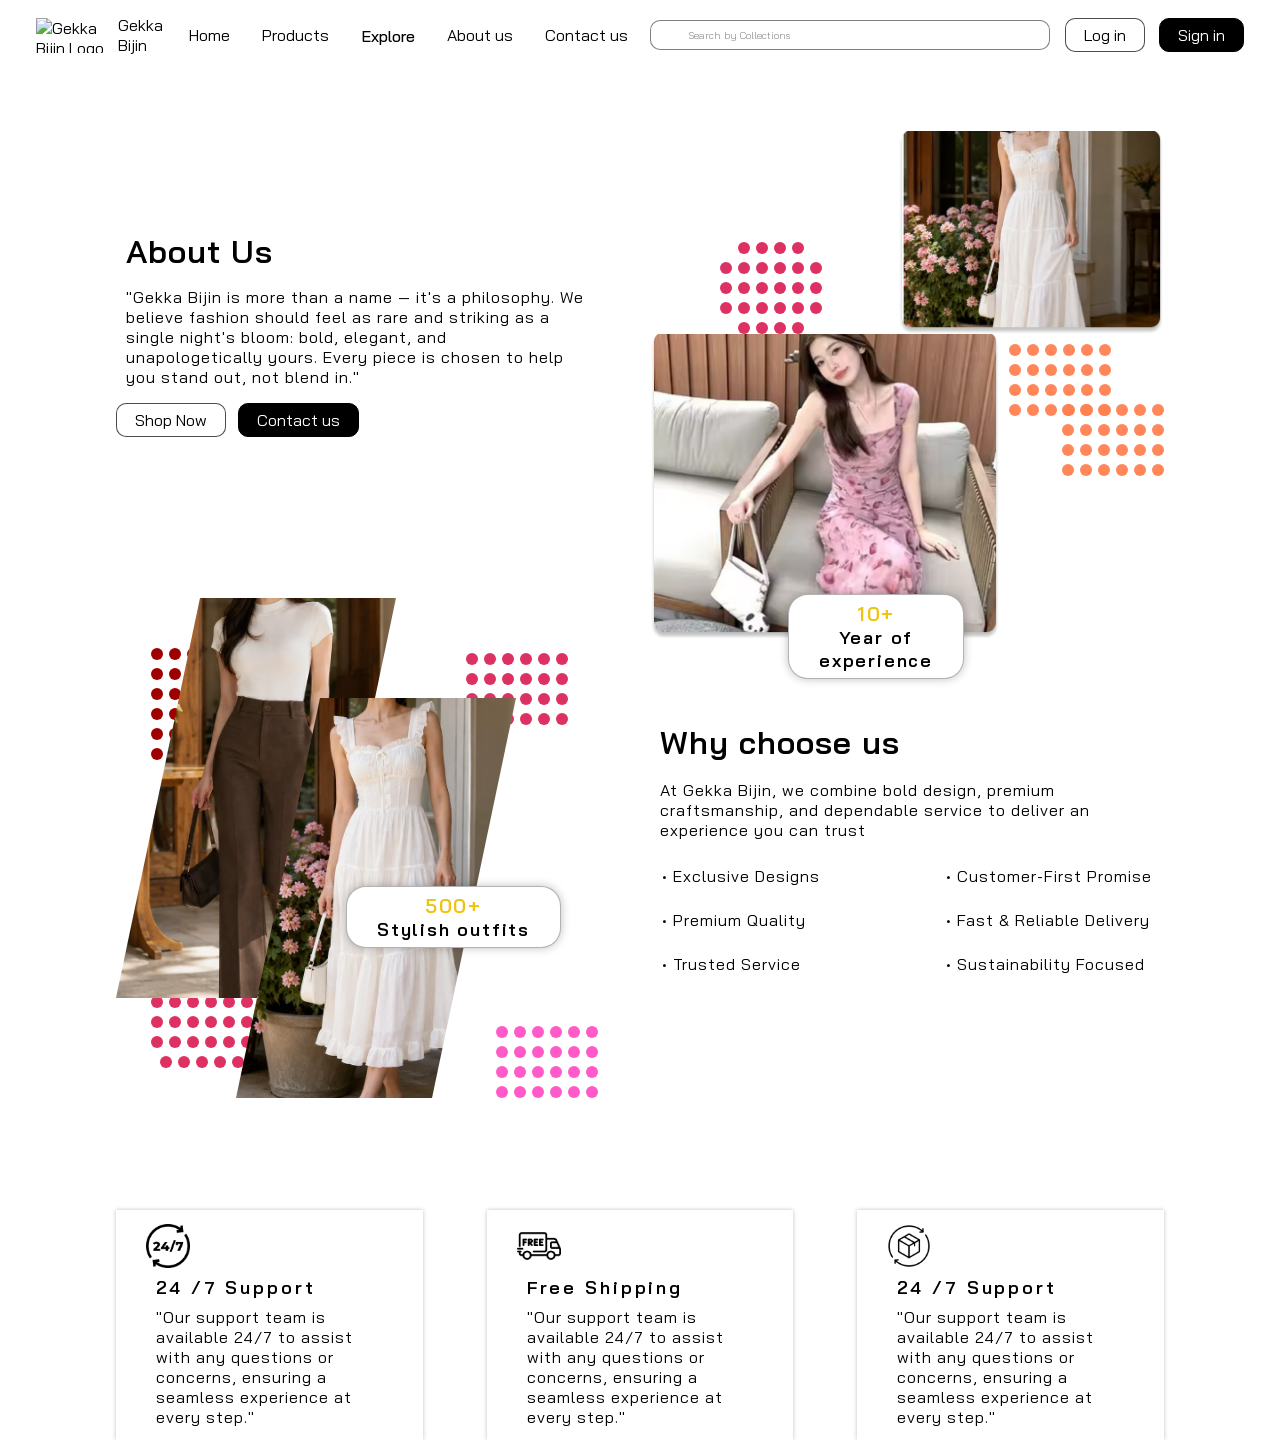
==== store/templates/store/aboutus.html @ e2ec22b5 "complition of trust and service section" ====
<!DOCTYPE html>
<html lang="en">
<head>
    <meta charset="UTF-8">
    <meta name="viewport" content="width=device-width, initial-scale=1.0">
    <title>About us</title>
    <link rel="stylesheet" href="https://cdnjs.cloudflare.com/ajax/libs/font-awesome/7.3.0/css/all.min.css" integrity="sha512-ApSLB1Pd3/bZN8fWB/RG9YhN/7bd9Hkf3AGaE2mPfebjrxagjuBtx2GcgdqIlJkUzwylBo61r9Xa9NmgBI0swA==" crossorigin="anonymous" referrerpolicy="no-referrer" />
    <link rel="stylesheet" href="../../static/store/css/style.css">
</head>
<body>
     <!-- navitaion section -->
     <nav>
            <div id="navigation-container">
                <!-- logo sec ≠tion for navigation bar -->
                <div class="logo-image">
                    <img src="../../static/store/images/logo.png" alt="Gekka Bijin Logo">
                    <div for="logo">Gekka Bijin</div>
                </div>

                <!-- navigation links section for navigation bar -->
                <ul class="nav-links">
                    <li><a class="borderless-button" href="index.html">Home</a></li>
                    <li><a class="borderless-button" href="product.html">Products</a></li>
                    <li>
                        <button class="nav-drop-down-button">Explore <i class="fa-solid fa-angle-down angle-down-icon"></i> </button>
                        <!-- <ul class="drop-down-explore">
                            <li><a href="#">Shoes</a></li>
                            <li><a href="#">Shirts/tops</a></li>
                            <li><a href="#">Pants/Bottoms</a></li>
                            <li><a href="#">Dress</a></li>
                            <li><a href="#">Outwear (Jackets, Coats)</a></li>
                            <li><a href="#">Accessories (bags, belts, jewelry)</a></li>
                        </ul> -->
                    </li>
                    <li><a class="borderless-button" href="../../templates/store/aboutus.html">About us</a></li>
                    <li><a class="borderless-button" href="../../templates/store/contactus.html">Contact us</a></li>
                </ul>

                <!-- search bar section for navigation bar -->
                <div id="search-bar-container">
                    <i class="fa-solid fa-magnifying-glass search-icon"></i>
                    <input ghe=type="text" placeholder="Search by Collections" id="search-bar">
                </div>
                
                <!-- end of search bar section for navigation bar -->
                
                <!-- navitation login and sign in button -->
                <button class="white-button">Log in</button>
                <button class="black-button">Sign in</button>
            </div>
    </nav>

    <!-- about us hero section -->
     <div id="about-us-hero-section">
        <div class="about-us-hero-section-1">
            <p class="semi-1-title">About Us</p>
            <p class="normal-paragraph">"Gekka Bijin is more than a name — it's a philosophy. We believe fashion should feel as rare and striking as a single night's bloom: bold, elegant, and unapologetically yours. Every piece is chosen to help you stand out, not blend in."</p>
            <div>
                <button class="white-button">Shop Now</button>
                <button class="black-button">Contact us</button>
            </div>
        </div>
        <div class="about-us-hero-section-2">
            <img src="../../static/store/images/assets/image 4.png" alt="not loading..">
            <img src="../../static/store/images/assets/image 12.png" alt="not loading..">
            <div class="information-board">
                <p>10+</p>
                <p>Year of</p>
                <p>experience</p>
            </div>
            <div class="dot-pattern">
                <div class="dot-row">
                    <div class="dot"></div>
                    <div class="dot"></div>
                    <div class="dot"></div>
                    <div class="dot"></div>
                </div>
                <div class="dot-row">
                    <div class="dot"></div>
                    <div class="dot"></div>
                    <div class="dot"></div>
                    <div class="dot"></div>
                    <div class="dot"></div>
                    <div class="dot"></div>
                </div>
                <div class="dot-row">
                    <div class="dot"></div>
                    <div class="dot"></div>
                    <div class="dot"></div>
                    <div class="dot"></div>
                    <div class="dot"></div>
                    <div class="dot"></div>
                </div>
                <div class="dot-row">
                    <div class="dot"></div>
                    <div class="dot"></div>
                    <div class="dot"></div>
                    <div class="dot"></div>
                    <div class="dot"></div>
                    <div class="dot"></div>
                </div>
                <div class="dot-row">
                    <div class="dot"></div>
                    <div class="dot"></div>
                    <div class="dot"></div>
                    <div class="dot"></div>
                </div>
            </div>
            <div class="dot-pattern">
                <div class="dot-row">
                    <div class="dot"></div>
                    <div class="dot"></div>
                    <div class="dot"></div>
                    <div class="dot"></div>
                    <div class="dot"></div>
                    <div class="dot"></div>
                </div>
                <div class="dot-row">
                    <div class="dot"></div>
                    <div class="dot"></div>
                    <div class="dot"></div>
                    <div class="dot"></div>
                    <div class="dot"></div>
                    <div class="dot"></div>
                </div>
                <div class="dot-row">
                    <div class="dot"></div>
                    <div class="dot"></div>
                    <div class="dot"></div>
                    <div class="dot"></div>
                    <div class="dot"></div>
                    <div class="dot"></div>
                </div>
                <div class="dot-row">
                    <div class="dot"></div>
                    <div class="dot"></div>
                    <div class="dot"></div>
                    <div class="dot"></div>
                    <div class="dot"></div>
                    <div class="dot"></div>
                </div>
            </div>
            <div class="dot-pattern">
                <div class="dot-row">
                    <div class="dot"></div>
                    <div class="dot"></div>
                    <div class="dot"></div>
                    <div class="dot"></div>
                    <div class="dot"></div>
                    <div class="dot"></div>
                </div>
                <div class="dot-row">
                    <div class="dot"></div>
                    <div class="dot"></div>
                    <div class="dot"></div>
                    <div class="dot"></div>
                    <div class="dot"></div>
                    <div class="dot"></div>
                </div>
                <div class="dot-row">
                    <div class="dot"></div>
                    <div class="dot"></div>
                    <div class="dot"></div>
                    <div class="dot"></div>
                    <div class="dot"></div>
                    <div class="dot"></div>
                </div>
                <div class="dot-row">
                    <div class="dot"></div>
                    <div class="dot"></div>
                    <div class="dot"></div>
                    <div class="dot"></div>
                    <div class="dot"></div>
                    <div class="dot"></div>
                </div>
            </div>
        </div>
     </div>

    <!-- why choose us section -->
     <div id="why-us-section">
        <div class="why-us-section-1">
            <div class="why-us-shape-container">
                <img src="../../static/store/images/assets/img1.png" alt="not loading..">
            </div>
            <div class="why-us-shape-container">
                <img src="../../static/store/images/assets/img2.png" alt="not loading..">
            </div>
            <div class="information-board">
                <p>500+</p>
                <p>Stylish outfits</p>
            </div>
            <div class="dot-pattern">
                <div class="dot-row">
                    <div class="dot"></div>
                    <div class="dot"></div>
                    <div class="dot"></div>
                    <div class="dot"></div>
                    <div class="dot"></div>
                    <div class="dot"></div>
                </div>
                <div class="dot-row">
                    <div class="dot"></div>
                    <div class="dot"></div>
                    <div class="dot"></div>
                    <div class="dot"></div>
                    <div class="dot"></div>
                    <div class="dot"></div>
                </div>
                <div class="dot-row">
                    <div class="dot"></div>
                    <div class="dot"></div>
                    <div class="dot"></div>
                    <div class="dot"></div>
                    <div class="dot"></div>
                    <div class="dot"></div>
                </div>
                <div class="dot-row">
                    <div class="dot"></div>
                    <div class="dot"></div>
                    <div class="dot"></div>
                    <div class="dot"></div>
                    <div class="dot"></div>
                    <div class="dot"></div>
                </div>
            </div>
            <div class="dot-pattern">
                <div class="dot-row">
                    <div class="dot"></div>
                    <div class="dot"></div>
                    <div class="dot"></div>
                    <div class="dot"></div>
                </div>
                <div class="dot-row">
                    <div class="dot"></div>
                    <div class="dot"></div>
                    <div class="dot"></div>
                    <div class="dot"></div>
                </div>
                <div class="dot-row">
                    <div class="dot"></div>
                    <div class="dot"></div>
                    <div class="dot"></div>
                    <div class="dot"></div>
                </div>
                <div class="dot-row">
                    <div class="dot"></div>
                    <div class="dot"></div>
                    <div class="dot"></div>
                    <div class="dot"></div>
                </div>
                <div class="dot-row">
                    <div class="dot"></div>
                    <div class="dot"></div>
                    <div class="dot"></div>
                    <div class="dot"></div>
                </div>
                <div class="dot-row">
                    <div class="dot"></div>
                    <div class="dot"></div>
                    <div class="dot"></div>
                    <div class="dot"></div>
                </div>
            </div>
            <div class="dot-pattern">
                <div class="dot-row">
                    <div class="dot"></div>
                    <div class="dot"></div>
                    <div class="dot"></div>
                    <div class="dot"></div>
                    <div class="dot"></div>
                    <div class="dot"></div>
                </div>
                <div class="dot-row">
                    <div class="dot"></div>
                    <div class="dot"></div>
                    <div class="dot"></div>
                    <div class="dot"></div>
                    <div class="dot"></div>
                    <div class="dot"></div>
                </div>
                <div class="dot-row">
                    <div class="dot"></div>
                    <div class="dot"></div>
                    <div class="dot"></div>
                    <div class="dot"></div>
                    <div class="dot"></div>
                    <div class="dot"></div>
                </div>
                <div class="dot-row">
                    <div class="dot"></div>
                    <div class="dot"></div>
                    <div class="dot"></div>
                    <div class="dot"></div>
                    <div class="dot"></div>
                    <div class="dot"></div>
                </div>
            </div>
            <div class="dot-pattern">
                <div class="dot-row">
                    <div class="dot"></div>
                    <div class="dot"></div>
                    <div class="dot"></div>
                    <div class="dot"></div>
                    <div class="dot"></div>
                </div>
                <div class="dot-row">
                    <div class="dot"></div>
                    <div class="dot"></div>
                    <div class="dot"></div>
                    <div class="dot"></div>
                    <div class="dot"></div>
                    <div class="dot"></div>
                </div>
                <div class="dot-row">
                    <div class="dot"></div>
                    <div class="dot"></div>
                    <div class="dot"></div>
                    <div class="dot"></div>
                    <div class="dot"></div>
                    <div class="dot"></div>
                </div>
                <div class="dot-row">
                    <div class="dot"></div>
                    <div class="dot"></div>
                    <div class="dot"></div>
                    <div class="dot"></div>
                    <div class="dot"></div>
                    <div class="dot"></div>
                </div>
                <div class="dot-row">
                    <div class="dot"></div>
                    <div class="dot"></div>
                    <div class="dot"></div>
                    <div class="dot"></div>
                    <div class="dot"></div>
                </div>
            </div>
            
        </div>
        <div class="why-us-section-2">
            <p class="semi-1-title">Why choose us</p>
            <p class="normal-paragraph">At Gekka Bijin, we combine bold design, premium craftsmanship, and dependable service to deliver an experience you can trust</p>
            <div class="why-us-links">
                <div class="why-us-link-column">
                    <a href="">• Exclusive Designs</a>
                    <a href="">• Premium Quality</a>
                    <a href="">• Trusted Service</a>
                </div>
                <div class="why-us-link-column">
                    <a href="">• Customer-First Promise</a>
                    <a href="">• Fast & Reliable Delivery</a>
                    <a href="">• Sustainability Focused</a>
                </div>
            </div>
        </div>
     </div>
    
    <!-- trust and service section -->
    <div id="trust-service-section">
        <div class="individual-trust-service-card">
            <img src="../../static/store/images/icon/24-7.png" alt="not loading..">
            <p class="semi-4-title">24 /7 Support</p>
            <p class="normal-paragraph">"Our support team is available 24/7 to assist with any questions or concerns, ensuring a seamless experience at every step."</p>
        </div>
        <div class="individual-trust-service-card">
            <img src="../../static/store/images/icon/free-delivery.png" alt="not loading..">
            <p class="semi-4-title">Free Shipping</p>
            <p class="normal-paragraph">"Our support team is available 24/7 to assist with any questions or concerns, ensuring a seamless experience at every step."</p>
        </div>
        <div class="individual-trust-service-card">
            <img src="../../static/store/images/icon/return.png" alt="not loading..">
            <p class="semi-4-title">24 /7 Support</p>
            <p class="normal-paragraph">"Our support team is available 24/7 to assist with any questions or concerns, ensuring a seamless experience at every step."</p>
        </div>
    </div>

    <div id="review">

    </div>
</body>
</html>
---- store/static/store/css/style.css ----
@import url('https://fonts.googleapis.com/css2?family=Bai+Jamjuree:wght@400;500&display=swap');

* {
    padding: 0;
    margin: 0;
    font-family: bai;
    font-family: 'Bai Jamjuree', sans-serif;
    font-weight: 400;
    font-style: normal;
    font-size: 16px;
    color: black;
    box-sizing: border-box;
    /* gap: 0px; */
}

:root {
  --main-white: rgb(255, 255, 255);
  --main-black: rgb(0, 0, 0);
  --low-opacity-black: rgba(0, 0, 0, 0.60);;
  --low-opacity-border: rgba(0, 0, 0, 0.70);
  --hover-white: #f5f5f5;
  --hover-black: #121212;
  --button-yellow: yellow;
  --button-hover-yellow: #fffb24;
}

body {
    margin: 0;
    padding: 0;
    width: 100%;
    display: flex;
    flex-direction: column;
    gap: 0px;
    letter-spacing: 1px;
    /* overscroll-behavior: none; */

    position: relative;
}

.semi-1-title{

    font-size: 32px;
    font-style: normal;
    font-weight: 600;
    line-height: normal;
}

.semi-2-title{
    font-size: 24px;
    font-weight: 600;
    line-height: normal;
}

.semi-3-title{
    font-size: 20px;
    font-style: normal;
    font-weight: 600;
    line-height: 21px;
    letter-spacing: 1px;
}

.semi-4-title{
    font-size: 18px;
    font-style: normal;
    font-weight: 600;
    line-height: normal;
    letter-spacing: 2.88px;
}

.low-paragraph{
    font-size: 16px;
    font-style: normal;
    font-weight: 5600;
    line-height: normal;
    opacity: 50%;
}

.normal-paragraph{
    font-size: 16px;
    font-style: normal;
    font-weight: 5600;
    line-height: normal;
    /* opacity: 50%; */
}

.white-button{
    display: flex;
    white-space: nowrap;
    width: fit-content;
    background-color: var(--main-white);
    border: 1px solid var(--low-opacity-border);
    /* color: var(--main-black); */
    height: 34px;
    padding: 8px 18px;
    border-radius: 10px;
    text-align: center;
    justify-content: center;
    align-items: center;
    gap: 10px;
    line-height: 1;

    cursor: pointer;

}

.black-button{
    background-color: var(--main-black);
    border: var(--main-black) 1px solid;
    color: var(--main-white);
    height: 34px;
    padding: 8px 18px;
    border-radius: 10px;
    text-align: center;
    justify-content: center;
    align-items: center;
    gap: 10px;
    line-height: 1;


    white-space: nowrap;
    cursor: pointer;
}

.right-arrow-button{
    display: inline-flex;
    padding: 10px 26px;
    justify-content: center;
    align-items: center;
    gap: 10px;
    text-decoration: none;
    cursor: pointer;

    border-radius: 10px;
    border: 1px solid rgba(0, 0, 0, 0.70);
}

.information-board{
    background-color: white;
    color: black;
    display: flex;
    flex-direction: column;
    padding: 6px 20px;
    width: fit-content;
    height: fit-content;
    justify-content: center;
    align-items: center;

    z-index: 1000;
    border-radius: 20px;
    border: 0.5px solid rgba(0, 0, 0, 0.30);
    background: #FFF;
    box-shadow: 0 0 10px 0 rgba(0, 0, 0, 0.25);
}

.information-board > *{
    justify-content: center;
    display: block;

    text-align: center;
    font-size: 18px;
    font-style: normal;
    font-weight: 600;
    line-height: normal;
    letter-spacing: 1.8px;
}

.information-board p:nth-child(1){
    color: rgba(239, 191, 4, 0.94);
    font-size: 20px;
}

.dot-pattern {
    display: flex;
    flex-direction: column;
    gap: 8px;
    height: fit-content;
    width: fit-content;
    justify-content: center;
    align-items: center;
}

.dot-row {
    display: flex;
    flex-direction: row;
    justify-content: center;
    align-items: center;
    gap: 6px;
    height: fit-content;
    width: fit-content;
}

.dot {
    width: 12px;
    height: 12px;
    aspect-ratio: 1/1;

    border-radius: 50%;
}




#fix-popup-window{
    display: flex;
    gap: 12px;
    padding: 5px;
    position: fixed;
    bottom: 30px;
    left: 50%;
    transform: translateX(-50%);

    border-radius: 15px;
    background: rgba(185, 185, 185, 0.8);
    z-index: 1000;
}

#fix-popup-window > img{
    width: 50px;
    aspect-ratio: 1/1;
}

.name-profile-button{
    display: flex;
    width: auto;
    height: 50px;
    padding: 5px;
    align-items: center;
    gap: 10px;

    border-radius: 10px;
    background: rgba(62, 62, 62, 0.60);
}

.name-profile-button > *{
    color: white;
}

.name-profile-button > button{
    display: flex;
    padding: 8px 18px;
    justify-content: center;
    align-items: center;
    gap: 10px;
    align-self: stretch;
    /* background: rgba(62, 62, 62, 0.60); */


    border-radius: 10px;
    background: rgba(62, 62, 62, 0);
    border: 1px solid rgba(255, 255, 255, 0.5) ;
}

#fix-popup-window > button{
    display: flex;
    padding: 8px 19px 9px 18px;
    justify-content: center;
    align-items: center;
    gap: 10px;
    align-self: stretch;

    border-radius: 10px;
    border: 0.5px solid #000;
    background: rgba(239, 191, 4, 0.94);
}



.marquee-indiviudal-content-container {
    display: flex;
    width: 100%;
    padding: 8px 0;
    user-select: none;
    /* border-top: 1px solid #000; */
    border-bottom: 1px solid #000;
    align-items: center;
    overflow: hidden;
}

.marquee-indiviudal-content-container ul {
    display: flex;
    padding-right: 24px;
    list-style: none;
    flex-shrink: 0;
    gap: 24px;
    justify-content: space-between;
    align-items: center;
    animation: scroll 7s linear infinite;
}

@keyframes scroll{
    to{
        transform: translateX(-100%);
    }
}
    
/* navigation section */
nav{
    height: 70px;
    /* box-sizing: border-box; */
    padding: 8px 0px;
    letter-spacing: 0;
    width: 100%px;
    display: flex;
    justify-content: center;
}

#navigation-container{
    font-size: 14px;
    font-weight: 500;
    width: 1208px;
    height: 54px;
    display: flex;
    align-items: center;
    justify-content: space-between;
    gap: 8px;
}

/* logo section */
.logo-image{
    height: 100%;
    width: 130px;
    display: flex;
    align-items: center;
    justify-content: space-between;
}

.logo-image img {
    height: 35px;
    width: auto;    
}

/* link section */
.nav-links {
    height: 54px;
    /* height: 100%; */
    gap: 16px;
    /* width: auto; */
    display: flex;
    text-align: center;
    align-items: center;
}

.nav-links li{
    display: flex;
    padding: 18px 8px;
    list-style-type:none;
    text-align: center;
    align-items: center;
    height: 54px;
    width: auto;
    white-space: nowrap;
}

.borderless-button{
    text-align: center;
    text-decoration: none;
    /* height: 100%; */
}

.nav-drop-down-button{
    font-weight: 500;
    border: none;
    background-color: white;
    height: 100%;
}

/* search bar section */
#search-bar-container{
    width: 400px;
    height: 30px;
    display: flex;
    padding: 8px 16px;
    justify-content: center;
    /* flex: 1 0 0; */
    gap: 10px;
    align-items: center;
    border-radius: 10px;
    border: 1px solid rgba(0, 0, 0, 0.50);
    background: #FFF;
}

#search-bar-container > i{
    height: 12px;
    width: 12px;
}

.search-icon {
    font-size: 12px;
    fill: rgba(0, 0, 0, 0.50);
    aspect-ratio: 1/1;
    flex: 0 0 auto;
}

#search-bar-container > input{
    border: var(--low-opacity-border);
    /* font-family: Outfit; */
    font-size: 10px;
    font-weight: 300;
    border: none;
    flex: 1;
    
}


/* ----------------------------------------------------------------------- */

/* follow section */

#follow-section{
    width: 100%;
    height: 42px;
    display: flex;
    justify-content: center;
    /* align-items: center;
    align-self: stretch; */
}

.follow-section-container{
    display: flex;
    height: 100%;
    width: 1208px;
    /* width: min(1208px, calc(100% - 32px)); */
    justify-content: space-between;
    align-items: center;
}

.follow-first-section{
    display: flex;
    align-items: center;
    height: 100%;
    gap: 24px;
}

.profile-number-container{
    display: flex;
    height: 100%;
    justify-content: center;
    align-items: center;
    gap:8px;
}

.profile{
    position: relative;
    display: flex;
    width: 56px;
    height: 100%;
    flex-shrink: 0;
    justify-content: center;
}

.profile img{
    width: 30px;
    height: 30px;
    aspect-ratio: 1/1;
    border-radius: 50%;
    object-fit: cover;
    position: absolute;
}

.profile img:nth-child(1) {
    top: 5px;
    left: 0px;
}
.profile img:nth-child(2) {
    top: 5px;
    left: 12px;
}
.profile img:nth-child(3) {
    top: 5px;
    left: 24px;
}

/* ----------------------------------------------------------------------- */

/* hero section */
.hero-section{
    width: 100%;
    height: 549px;
    align-items: center;
    justify-content: center;
    gap: 16px;
    display: flex;
    flex-direction: column;
    justify-content: center;
}

.hero-section p{
    color: var(--low-opacity-black);
    text-align: center;
    font-size: 18px;
    font-style: normal;
    font-weight: 500;
    line-height: normal;
    letter-spacing: 2.88px;
    align-items: center;
    display: flex;
    justify-content: center;
}

.hero-section h1{
    color: var(--main-black);
    text-align: center;
    font-size: 64px;
    font-style: normal;
    font-weight: 700;
    line-height: normal;
    letter-spacing: 7.04px;
}

#hero-section-button{
    display: flex;
    padding: 8px 0;
    justify-content: center;
    align-items: center;
    gap: 14px;
    align-self: stretch;
}

/* ----------------------------------------------------------------------- */ 

/* caroscel section  */
.caroscel-slider-section{
    position: relative;
    display: flex;
    flex-direction: column;
    width: 100%;
    height: 360px;
    padding: 60px 0;
    align-items: flex-start;
}

.caroscel-slider-clip-container{
    width: 100%;
    height: 100%;
    display: flex;
    flex-direction: column;
    align-items: flex-start;
    align-self: stretch;
    grid-row: 1 / span 1;
    grid-column: 1 / span 1;
    justify-self: stretch;

    overflow:scroll;
    
}

.caroscel-slider-container{
    width: auto;
    /* hei */
    display: flex;
    align-items: center;
    gap: 32px;
    align-self: stretch;
}

.caroscel-slider-container > img{
    display: flex;
    width: 347px;
    height: 240px;
    justify-content: center;
    align-items: center;
    aspect-ratio: 120/83;
}

.caroscel-circle {
    position: absolute;
    width: 100%;
    height: 100px;
    flex: 0 0 40px;
    background: white;
    border-radius: 50%;
}

.caroscel-circle-first{
    top: 10px;
    left: 0;
}
.caroscel-circle-second{
    bottom: 10px;
    left: 0;
}

/* ----------------------------------------------------------------------- */ 
/* new arrival section */
#new-arrival-section{
    width: 100%;
    height: 500px;
    padding: 64px 117px 64px 117px;
    display: flex;
    justify-content: center;
}

.new-arrival-card-container{
    display: flex;
    justify-content: space-between;
    padding: 50px 88px 50px 88px;
    width: 1208px;
    height: 100%;
    align-items: center;
    gap: 50px;

    /* border-radius: 15px; */
    border-radius: 50px;
    border: 1px solid rgba(0, 0, 0, 0.);
    background: linear-gradient(70deg, rgba(0, 0, 0, 0.03) 27.53%, rgba(0, 0, 0, 0.00) 91.83%);
}

.new-arrival-card-container > * {
    flex: 1;
}

.new-arrival-card-1st-section{
    display: flex;
    flex-direction: column;
    align-items: flex-start;
    height: 100%;
    gap: 40px;
}

.title{
    display: flex;
    gap: 8px;
}

.title > span{
    opacity: 60%;
}

.after-title{
    display: flex;
    flex-direction: column;
    align-items: flex-start;
    gap: 24px;
}


.new-arrival-card-2nd-section{
    width: auto;
    height: 100%;
    border-radius: 15px;
    overflow: hidden;
}

.new-arrival-card-2nd-section img{
    width: 100%;
    height: 100%;
    object-fit:cover;
}

/* ----------------------------------------------------------------------- */

.variety-section{
    display: flex;
    padding: 64px 0;
    flex-direction: column;
    align-items: center;
    gap: 24px;

    background: rgba(230, 230, 230, 0.50);;
}

.paragraph-like{
    display: flex;
    align-items: center;
    justify-content: center;
    width: 100%;
}
.paragraph-like > *{
    width: auto;
}

.individual-variety-container{
    display: flex;
    width: auto;
    min-width: 340px;
    height: auto;
    padding: 24px 0;
    flex-direction: column;
    justify-content: center;
    align-items: center;
    text-align: center;
    gap: 18px;
}

.individual-variety-container > img{
    height: 500px;
    /* width: 340px; */
    border-radius: 25px;
}

.horizontal-scroll-contaienr{
    display: flex; 
    width: 100%;

    display: flex;
    height: 900px;
    flex-direction: column;
    align-items: center;
}

.horizontal-clip-container{
    display: flex;
    justify-content: start;
    width: 1208px;
    height: auto;
    align-items: start;
    gap: 24px;
    flex: 1 0 0;

    overflow-x: auto;
    overflow-y: hidden;
    /* overflow: scroll; */
    scroll-behavior: smooth;
    scrollbar-width: none; /* Firefox */
    /* -ms-overflow-style: none; */
}

.star-shop-button{
    display: flex;
    padding: 0 10px;
    align-items: center;
    gap: 16px;
    width: 100%;
}

.star-shop-button > *{
    height: auto;
    width: auto;
    flex: 1;
}
.star-container{
    display: flex;
    gap: 0px; 
}


.individual-variety-container > div,p{
    display: flex;
    padding: 0 10px;
    align-items: center;
    gap: 16px;
    width: 100%;
    padding: 0px 10px;
    gap: 32px;
}

.variety-container-top{
    margin-top: 0px;
}
.variety-container-middle{
    margin-top: 100px;
}
.variety-container-bottom{
    margin-top: 200px;
}



/* ----------------------------------------------------------------------- */

/* offer section  */

#offer-section{
    display: flex;
    width: 100%;
    flex-direction: column;
    justify-content: center;
    align-items: center;
    height: fit-content;
    margin-top: 72px;
}

.offer-card-container{
    display: flex;
    width: 1208px;
    height: 414px;
    padding: 1px 0;
    /* flex-direction: c; */
    padding: 0px 100px;
    gap: 200px;
    /* justify-content: space-between; */
    align-items: center;

    border-radius: 50px;
    border: 1px solid rgba(0, 0, 0, 0.02);
    background: linear-gradient(70deg, rgba(0, 0, 0, 0.03) 27.53%, rgba(0, 0, 0, 0.00) 91.83%);
    box-shadow: 0 0 2px 0 rgba(0, 0, 0, 0.25);
}

.offer-card-container > *{
    flex: 1;
    height: 100%;
    display: flex;
    flex-direction: column;
    justify-content: center;
    gap: 24px;
}

img{
    height: 100%;
    width: 100%;
    object-fit: cover;
}

.offer-card-2nd-section{
    
}

.offer-card-timer-cube{
    display: flex;
    /* flex-direction: column; */
    gap: 24px;
}

.timer-cube{
    display: flex;
    width: 60px;
    height: 60px;
    padding: 16px 28px 18px 28px;
    flex-direction: column;
    /* justify-content: center; */
    align-items: center;
    aspect-ratio: 1/1;

    border-radius: 5px;
    border: 1px solid rgba(0, 0, 0, 0.50);
    box-shadow: 0 0 4px 0 rgba(0, 0, 0, 0.25);
}

.timer-cube span{
    color: #000;
    /* width: 100%; */
    /* font-family: "Open Sans Hebrew"; */
    font-size: 18px;
    font-style: normal;
    font-weight: 700;
    line-height: normal;
    letter-spacing: 1.8px;
}

.timer-cube p{
    color: rgba(0, 0, 0, 0.50);
    font-size: 10px;
    font-style: normal;
    font-weight: 700;
    line-height: normal;
    display: flex;
    text-align: center;
    align-items: center;
    justify-content: center;
    /* width: 100%; */
    letter-spacing: 1px;
}

.right-arrow-buton-offer{
    width: 50%;
    font-weight: 600;
}

/* ----------------------------------------------------------------------- */

/* footer section  */

footer{
    display: flex;
    width: 100%;
    padding: 64px 0;
    flex-direction: column;
    gap: 64px;
    justify-content: center;
    align-items: center;
    margin-top: 72px;

    background: #EFEFEF;
}

.footer-email-section{
    width: 1208px;
    display: flex;
    padding: 0 64px;
    align-items: center;
    gap: 64px;
}

.footer-email-detail-container{
    display: flex;
    flex-direction: column;
    gap: 8px;
    flex: 1 0 0;
}

.input-email-button-container{
    display: flex;
    gap: 0px;
}


.input-email-button-container > input{
    display: flex;
    width: 350px;
    height: 40px;
    padding: 8px 16px;
    justify-content: center;
    align-items: center;
    gap: 10px;
    
    border: 1px solid rgba(0, 0, 0, 0.50);
    background: #FFF;
}

.input-email-button-container > button{
    display: flex;
    padding: 0 12px;
    align-items: center;
    align-self: stretch;
    cursor: pointer;

    border-top: 1px solid rgba(0, 0, 0, 0.50);
    border-bottom: 1px solid rgba(0, 0, 0, 0.50);
    border-right: 1px solid rgba(0, 0, 0, 0.50);
    border-left: none;
    background: #FFF;
}

.footer-card-section{
    width: 1208px;
    display: flex;
    padding: 40px;
    flex-direction: column;
    gap: 64px;

    border-radius: 20px;
    background: #FFF;
    box-shadow: 0 0 6px 0 rgba(0, 0, 0, 0.25);
}

.footer-card-detail-section{
    display: flex;
    align-items: flex-start;
    gap: 112px;
    align-self: stretch;
}
.footer-card-detail-section > *{
    flex: 1;
}

.footer-card-detail-1st-section{
    display: flex;
    flex-direction: column;
    align-items: flex-start;
    gap: 24px;
    flex: 1 0 0;
}

.social-icon-container{
    display: flex;
    width: 100%;
    /* height: 100%; */
    height: auto;
    justify-content: left;
    align-items: center;
    gap: 12px
}

.social-icon-container a{
    height: 100%;
    display: flex;
    align-items: center;
    justify-content: center;
}

.social-icon-container a img{
    /* height: 100%; */
    width: 24px;
    height: 24px;
    aspect-ratio: 1/1;
    /* width: 100%; */
}

.footer-card-detail-2nd-section{
    display: flex;
    justify-content:center;
    align-items: start;
    gap: 30px;
}
.footer-card-detail-2nd-section div{
    display: flex;
    flex-direction: column;
    gap: 18px;
}

.footer-card-detail-2nd-section div div{
    display: flex;
    flex-direction: column;
    align-items: flex-start;
    gap: 12px;
}

.link{
    font-size: 14px;
    text-decoration: none;
    font-style: normal;
    font-weight: 600;
    line-height: normal;
}

.sub-link{
    display: flex;
    font-size: 14px;
    align-items: center;
    /* gap: 10px; */
    opacity: 50%;
    text-decoration: none;
}

.footer-copyright-and-links{

    display: flex;
    padding-top: 32px;
    justify-content: center;
    align-items: center;
    /* align-self: stretch; */

    border-top: 1px solid rgba(0, 0, 0, 0.50);
}

.footer-copyright-and-links > * {
    flex: 1;
}

.footer-privacy-term-cookies-container{
    display: flex;
    justify-content: end;
    gap: 24px;
}

.footer-privacy-term-cookies-container{
    color: #000;
    font-family: "Bai Jamjuree";
    font-size: 14px;
    font-style: normal;
    font-weight: 500;
    letter-spacing: 1.2px;
}

/* ----------------------------------------------------------------------- */



#product-hero-section{
    /* justify-content: start; */
    align-items: start;
    height: auto;
    padding: 64px 116px;
    
}

#product-hero-section > *{
    width: 100%;
    /* height: 300px; */
    display: flex;
    justify-content: start;
    align-items: start;
    text-align: left;
}


#sort-section{
    display: flex;
    width: 100%;
    height: auto;
    padding: 16px 116px;
    justify-content: space-between;
    align-items: center;

    border-top: 0.5px solid rgba(0, 0, 0, 0.40);
}

#sort-section > *{
    font-size: 14px;
}

#product-body-section{
    display: flex;
    width: 100%;
    height: 800px;
    padding: 0 116px;
    justify-content: center;
    align-items: flex-start;
    display: flex;
}

#product-right-pannel{
    display: flex;
    flex-direction: column;
    flex: 0 0 20%;
    height: stretch;
    justify-content: space-between;
}

.product-right-pannel-drop-block {
    width: 100%;
    height: fit-content;
    display: flex;
    flex-direction: row;
    justify-content: space-between;
    padding: 8px;
    align-items: center;
    margin-bottom: 14px;
}

.pannel-drop-block-icon-name{
    width: fit-content;
    height: fit-content;
    display: flex;
    align-items: center;
    gap: 8px;
}

.pannel-drop-block-icon-name > img{
    width: 25px;
    height: auto;
    aspect-ratio: 1/1;
}

#all-prodict-pannel{
    flex: 1;
    /* height: 100%; */

    display: flex;
    height: 800px;
    padding: 0 16px;
    flex-direction: column;
    /* align-items: flex-start; */
    gap: 12px;
    overflow: hidden;
    overflow-y: auto;
    scrollbar-width: none; 
}

.individual-product-row-container{
    display: flex;
    width: stretch;
    overflow: hidden;
    min-height: 500px;
    /* min-height: 400px; */
    height: fit-content;
    padding: 10px;
    flex-direction: column;
    align-items: flex-start;
    gap: 10px;
}

.product-scroll-container{
    width: stretch;
    height: fit-content;
    overflow-x: auto;
    overflow-y:hidden;
    scrollbar-width: none; 
}

.product-clip-container{
    display: flex;
    padding-top: 24px;
    height: fit-content;
    width: fit-content;
    flex-direction: row;
    /* overflow: hidden; */
    gap: 11px;
    align-self: stretch;
}

.individual-product-card-container{
    display: flex;
    width: 230px;
    padding: 10px;
    flex-direction: column;
    justify-content: center;
    align-items: center;
    gap: 8px;
    
    background-color: white;
    border-radius: 25px;
}

.individual-product-card-container > img{
    display: flex;
    width: 180px;
    height: 220px;
    justify-content: center;
    align-items: center;
    gap: 10px;
    aspect-ratio: 70/93;
}

.product-brand-name{
    font-size: 13px;
    opacity: 60%;
}


.individual-product-card-container p:nth-child(3){
    font-size: 18px;
}

.price-container{
    padding: 0 10px;
    display: flex;
    width: 100%;
    justify-content: start;
    align-items: end;
}
.price-container p{
    /* text-align: end; */
    padding: 0px;
    margin: 0px;
    width: fit-content;
    font-size: 12px;
    white-space: nowrap;
}
.price-container p:nth-child(2){
    font-size: 16px;
    color: black;
    opacity: 100%;
}
.price-container p:nth-child(3){
    font-size: 14px;
    color: gray;
    text-decoration:line-through;
}



.available-container{
    display: flex;
    padding: 0 10px;
    width: 100%;
    justify-content: start;
    align-items: end;
}
.available-container p{
    white-space: nowrap;
    padding: 0px;
    margin: 0px;
    font-size: 14px;
    opacity: 100%;
    /* align-items: end; */
}
/* .available-container p:nth-child(2){
    font-size: 12px;
    opacity: 100%;
} */


.color-rating-container{
    display: flex;
    width: 100%;
    padding: 0px 10px;
}

.color-icon-container{ 
    flex: 1;
}

.color-icon-container > img{
    width: 14px;
    height: auto;
}
.star-icon-container{
    display: flex;
    flex: 1;
    height: auto;

}

.star-icon-container > i{
    width: 20px;
    aspect-ratio: 1/1;
    color: #FFD700;
}


.product-button-container{
    display: flex;
    gap: 8px;
}

.product-button-container button{
    flex: 1;
    text-align: center;
    font-size: 14px;
    display: flex;
    height: 30px;
    justify-content: center;
    align-items: center;
    gap: 10px;
    flex: 1 0 0;
    border-radius: 4px;
}


#about-us-hero-section{
    margin-top: 64px;
    width: 100%;

    display: flex;
    height: 400px;
    padding: 0 116px;
    align-items: center;
    gap: 55px;
    align-self: stretch;
}

#about-us-hero-section > *{
    /* flex: 1; */
    height: stretch;
}

.about-us-hero-section-1{
    flex: 1;
    display: flex;
    justify-content: center;
    gap: 16px;
    flex-direction: column;
}

.about-us-hero-section-1 div{
    display: flex;
    gap: 12px;
}

.about-us-hero-section-2{
    position: relative;
    width: 514px;
    /* flex: 1; */
}

.about-us-hero-section-2 img{
    position: absolute;
}

.about-us-hero-section-2 > img:nth-child(1){
    width: 350px;
    height: 304px;
    top: 0;
    left: 0;
}

.about-us-hero-section-2 > img:nth-child(2){
    width: 266px;
    height: 203px;
    bottom: 0;
    right: 0;
}

.about-us-hero-section-2 > div:nth-child(3){
    position: absolute;
    top: 260px;
    right: 200px;
}

.about-us-hero-section-2 > div:nth-child(4){
    position: absolute;
    bottom: 0px;
    left: 70px;
}

.about-us-hero-section-2 > div:nth-child(5){
    position: absolute;
    top: 70px;
    right: 00px;
}
.about-us-hero-section-2 > div:nth-child(6){
    position: absolute;
    top: 10px;
    right: 53px;
}
.about-us-hero-section-2 > div:nth-child(4) > div > div{
    background-color: #DE3163;
}

.about-us-hero-section-2 > div:is(:nth-child(5), :nth-child(6)) > div > div {
    background-color: rgba(255, 127, 80, 0.94);
}


#why-us-section{
    display: flex;
    height: 500px;
    width: 100%;
    padding: 0px 116px;
    gap: 55px;
    margin-top: 64px;
}

#why-us-section > *{
    display: flex;
    height: 100%;
}
.why-us-section-1{
    flex: 1;
    position: relative;
}
.why-us-section-1 > div:nth-child(1){
    position: absolute;
    top: 0px;
    left: 0px;
}
.why-us-section-1 > div:nth-child(2){
    position: absolute;
    bottom: 0px;
    left: 120px;
}
.why-us-section-1 > div:nth-child(3){
    position: absolute;
    bottom: 150px;
    left: 230px;
}
.about-us-hero-section-1 > div:nth-child(4){
    position: absolute;
    top: 300px;
    right: 53px;
}
.about-us-hero-section-1 > div:nth-child(4) > .dot-row .dot{
    background-color: rgba(255, 127, 80, 0.94);
}
.why-us-section-1 > div:nth-child(5){
    position: absolute;
    top: 50px;
    left: 35px;
}
.why-us-section-1 > div:nth-child(5) > .dot-row .dot{
    background-color: #9E0000;;
}
.why-us-section-1 > div:nth-child(6){
    position: absolute;
    bottom: 0px;
    left: 380px;
}
.why-us-section-1 > div:nth-child(6) > .dot-row .dot{
    background-color: rgba(255, 80, 197, 0.94);
}
.why-us-section-1 > div:nth-child(7){
    position: absolute;
    bottom: 30px;
    left: 35px;
}
.why-us-section-1 > div:nth-child(7) > .dot-row .dot{
    background-color: rgba(222, 49, 99, 1);
}

.why-us-shape-container{
    position: relative;
    width: 280px;
    height: 400px;
    overflow: hidden;
    clip-path: polygon(30% 0%, 100% 0%, 70% 100%, 0% 100%);
    /* clip-path: polygon(15% 0%, 100% 0%, 85% 100%, 0% 100%); */

    z-index: 1000;
}
.why-us-shape-container > img{
    width: 400px;
    height: 600px;
    object-fit: cover;
    object-position: center center;
}
.why-us-section-1 > div:nth-child(1) > img{
    position: absolute;
    top: 50%;
    left: 60%;
    transform: translate(-50%, -50%);
}
.why-us-section-1 > div:nth-child(2) > img{
    position: absolute;
    top: 50%;
    left: 53%;
    transform: translate(-50%, -50%);
}
.why-us-section-1 > div:nth-child(4){
    position: absolute;
    top: 55px;
    left: 350px;
}
.why-us-section-1 > div:nth-child(4) > div > div{
    background-color: #DE3163;
}

.why-us-section-2{
    width: 514px;

    display: flex;
    flex-direction: column;
    justify-content: center;
    align-items: flex-start;
    gap: 18px;
}
.why-us-links{
    padding: 0px 12px;
    
    display: flex;
    width: 100%;
    margin-top: 8px;
    justify-content: space-between;
}
.why-us-links > div:is(:nth-child(1), :nth-child(2)){
    display: flex;
    flex-direction: column;
    gap: 24px;
}
.why-us-link-column > a{
    display: block;
    text-decoration: none;

}

#trust-service-section{
    margin-top: 112px;
    display: flex;
    flex-direction: row;
    width: 100%;
    height: 230px;
    padding: 0px 116px;
    gap: 64px;
}
.individual-trust-service-card{
    flex: 1;
    display: flex;
    flex-direction: column;
    justify-content: center;
    gap: 8px;
    height: 100%;
    padding: 20px 30px;

    background: #FFF;
    box-shadow: 0 0 4px 0 rgba(0, 0, 0, 0.25);
}
.individual-trust-service-card > img{
    width: 44px;
    height: auto;

}
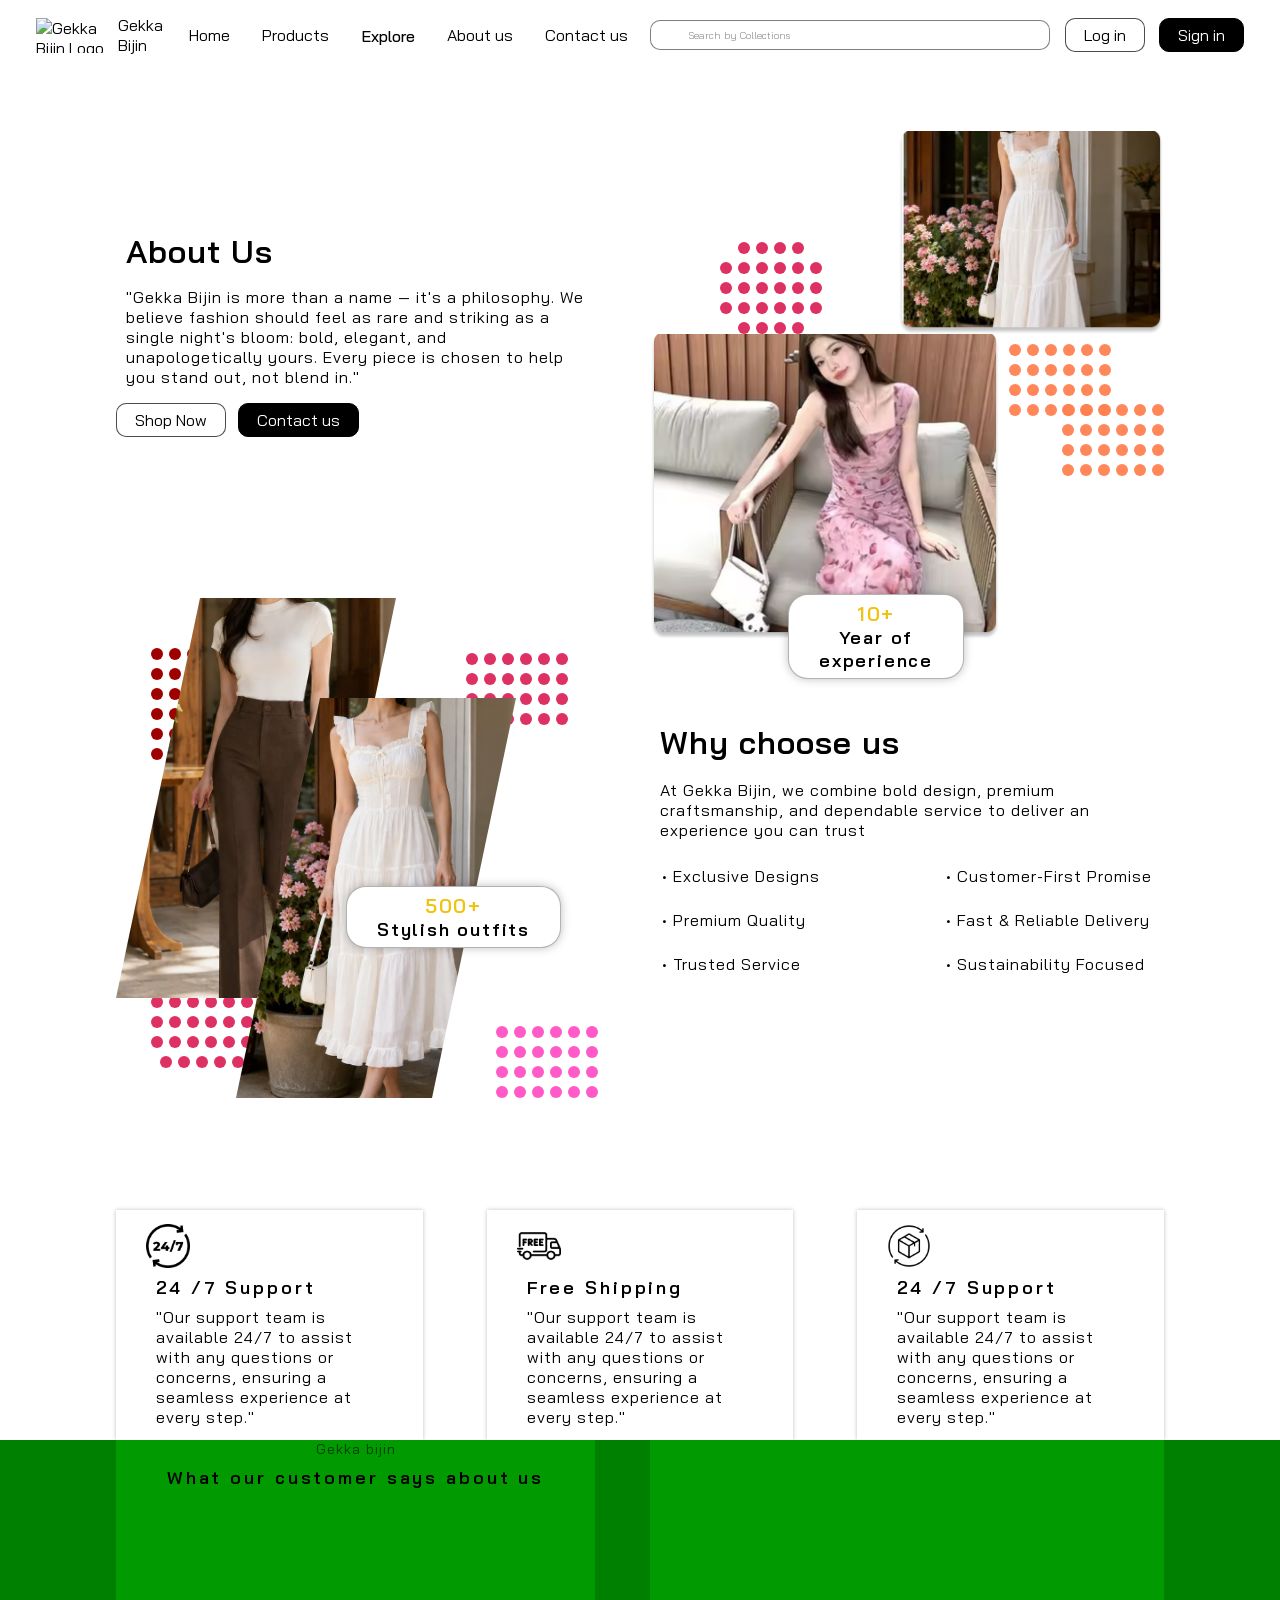
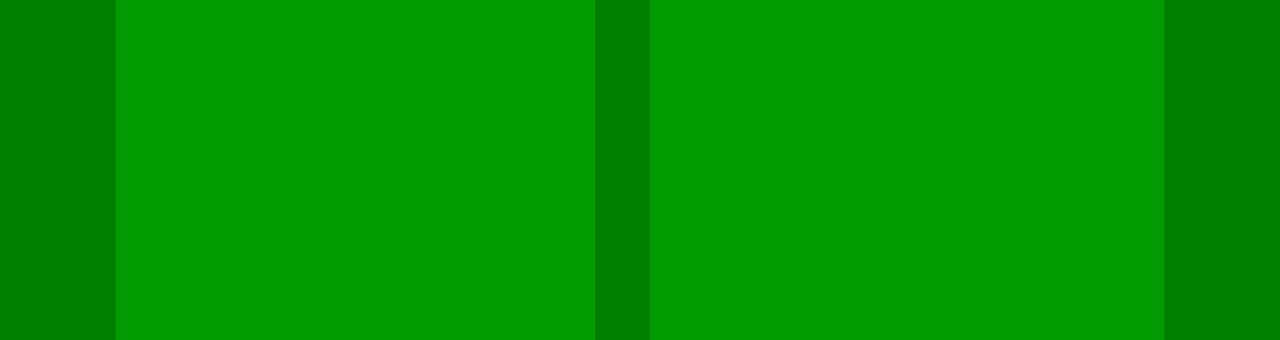
==== commit f3814e81: "contunity of review section" ====
--- a/store/templates/store/aboutus.html
+++ b/store/templates/store/aboutus.html
@@ -375,8 +375,19 @@
         </div>
     </div>
 
-    <div id="review">
-
+    <div id="review-section">
+        <div class="review-section-1">
+            <div class="review-section-1-header">
+                <p>Gekka bijin</p>
+                <p class="semi-4-title">What our customer says about us</p>
+            </div>
+            <div>
+
+            </div>
+        </div>
+        <div class="review-section-2">
+
+        </div>
     </div>
 </body>
 </html>
--- a/store/static/store/css/style.css
+++ b/store/static/store/css/style.css
@@ -1541,4 +1541,36 @@
 
 }
 
-
+#review-section{
+    width: 100%;
+    padding: 0px 116px;
+    height: 500px;
+    display: flex;
+    flex: row;
+    gap: 55px;
+
+    background-color: green;
+}
+.review-section-1{
+    flex: 1;
+    background-color: rgb(1, 155, 1);
+}
+.review-section-2{
+    width: 514px;
+    background-color: rgb(1, 155, 1);
+}
+.review-section-1-header{
+    display: flex;
+    flex-direction: column;
+    gap: 8px;
+    height: fit-content;
+}
+.review-section-1-header > p{
+    display: flex;
+    text-align: center;
+    justify-content: center;
+}
+.review-section-1-header > p:nth-child(1){
+    font-size: 14px;
+    opacity: 60%;
+}
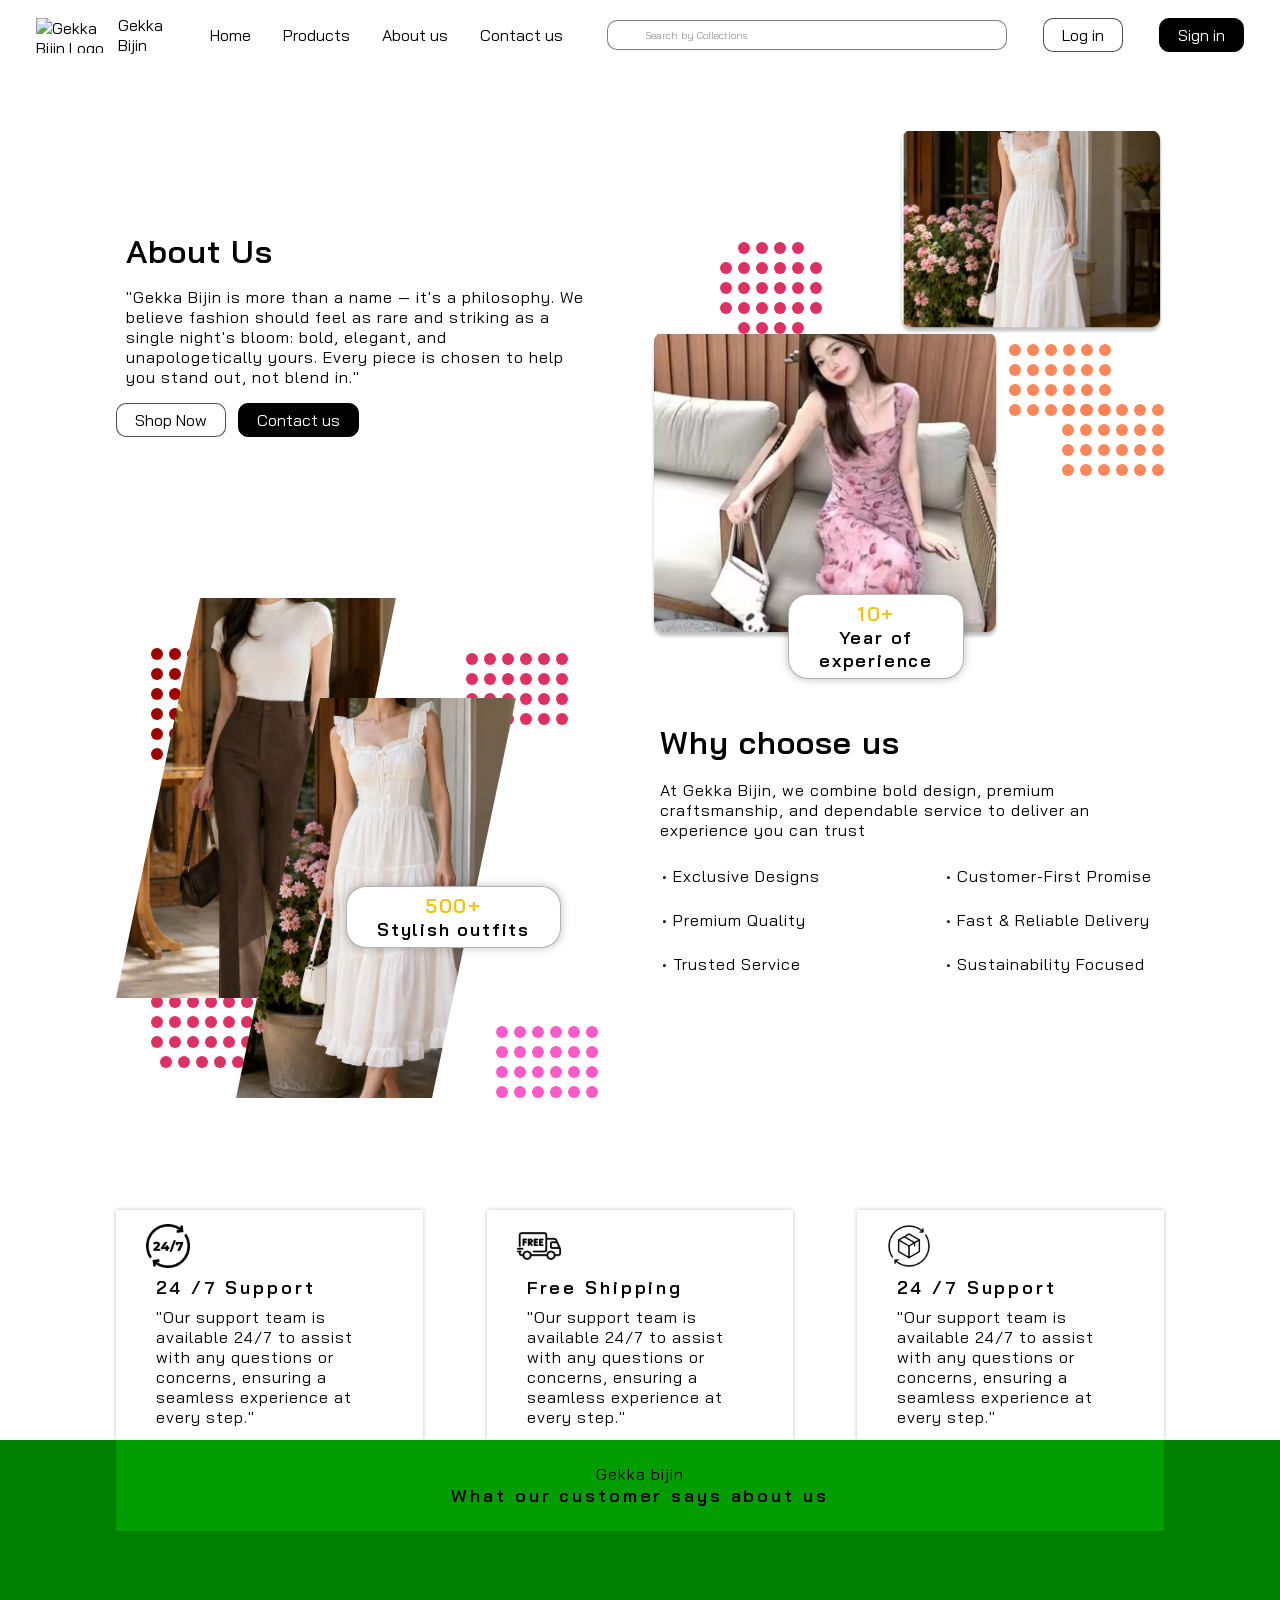
==== commit cf4d7ea4: "contunity of reveiw section" ====
--- a/store/templates/store/aboutus.html
+++ b/store/templates/store/aboutus.html
@@ -21,17 +21,6 @@
                 <ul class="nav-links">
                     <li><a class="borderless-button" href="index.html">Home</a></li>
                     <li><a class="borderless-button" href="product.html">Products</a></li>
-                    <li>
-                        <button class="nav-drop-down-button">Explore <i class="fa-solid fa-angle-down angle-down-icon"></i> </button>
-                        <!-- <ul class="drop-down-explore">
-                            <li><a href="#">Shoes</a></li>
-                            <li><a href="#">Shirts/tops</a></li>
-                            <li><a href="#">Pants/Bottoms</a></li>
-                            <li><a href="#">Dress</a></li>
-                            <li><a href="#">Outwear (Jackets, Coats)</a></li>
-                            <li><a href="#">Accessories (bags, belts, jewelry)</a></li>
-                        </ul> -->
-                    </li>
                     <li><a class="borderless-button" href="../../templates/store/aboutus.html">About us</a></li>
                     <li><a class="borderless-button" href="../../templates/store/contactus.html">Contact us</a></li>
                 </ul>
@@ -376,18 +365,23 @@
     </div>
 
     <div id="review-section">
-        <div class="review-section-1">
-            <div class="review-section-1-header">
+        <div id="review-section-1-header">
                 <p>Gekka bijin</p>
                 <p class="semi-4-title">What our customer says about us</p>
-            </div>
-            <div>
-
-            </div>
-        </div>
-        <div class="review-section-2">
-
-        </div>
+        </div>
+        <div id="review-section-2-content">
+            <div id="review-section-2-review">
+                <i class="fa-solid fa-angle-right"></i>
+                <div id="individual-review-card">
+                    <div></div>
+                    <p></p>
+                    <div></div>
+                <i class="fa-solid fa-angle-right"></i>
+            <div id="review-section-2-img">
+                
+            </div>
+        </div>
+        
     </div>
 </body>
 </html>
--- a/store/static/store/css/style.css
+++ b/store/static/store/css/style.css
@@ -1546,31 +1546,36 @@
     padding: 0px 116px;
     height: 500px;
     display: flex;
-    flex: row;
+    flex-direction: column;
     gap: 55px;
 
     background-color: green;
 }
-.review-section-1{
-    flex: 1;
-    background-color: rgb(1, 155, 1);
-}
-.review-section-2{
-    width: 514px;
-    background-color: rgb(1, 155, 1);
-}
-.review-section-1-header{
-    display: flex;
-    flex-direction: column;
-    gap: 8px;
-    height: fit-content;
-}
-.review-section-1-header > p{
-    display: flex;
-    text-align: center;
-    justify-content: center;
-}
-.review-section-1-header > p:nth-child(1){
-    font-size: 14px;
-    opacity: 60%;
-}
+#review-section-1-header{
+    background-color: rgb(1, 157, 1);
+    padding: 24px 0px;
+    gap: 4px;
+}
+#review-section-1-header > p{
+    display: flex;
+    justify-content: center;
+}
+#review-section-2-content{
+    display: flex;
+    flex-direction: row;
+    width: 100%;
+    justify-content: space-between;
+}
+#review-section-2-review{
+    background-color: rgb(67, 245, 67);
+    width: 600px;
+
+    display: flex;
+}
+.angle-right{
+    
+}
+#review-section-2-img{
+    background-color: rgb(32, 171, 32);
+    width: 550px;
+}
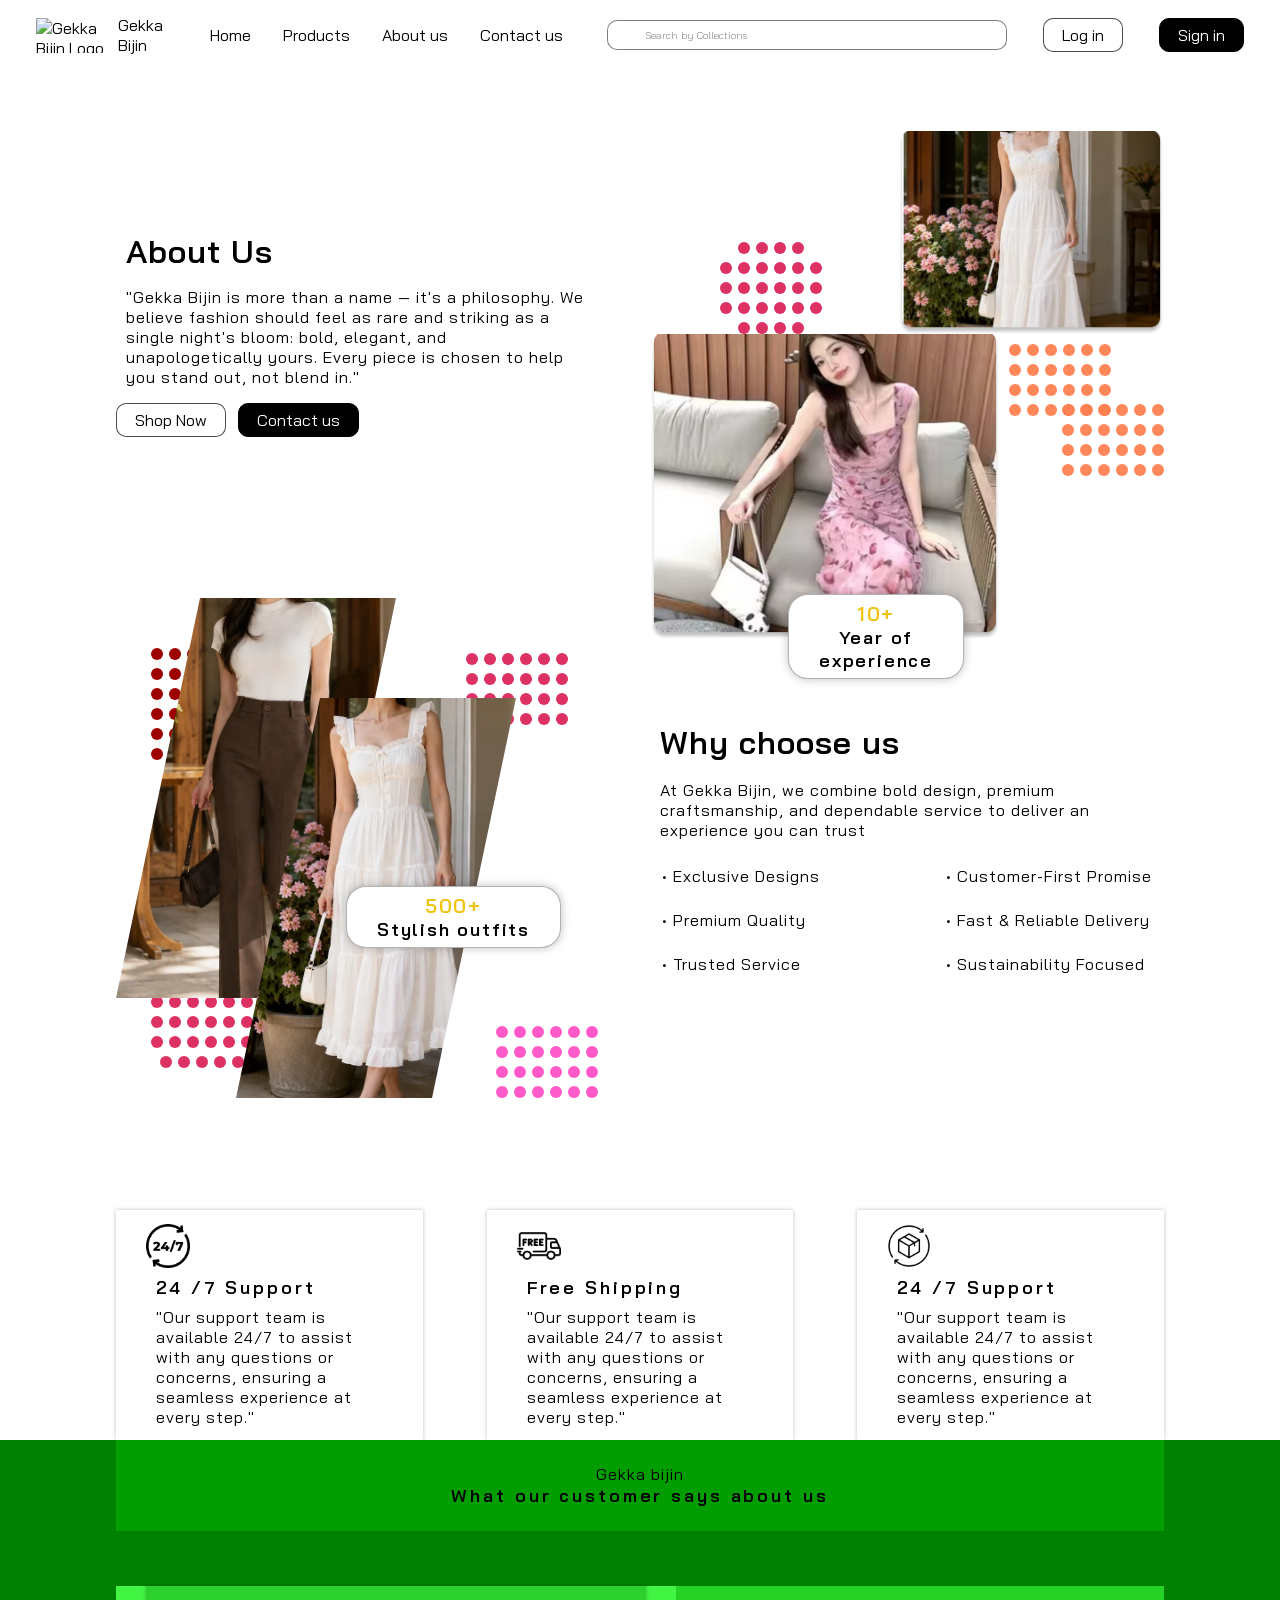
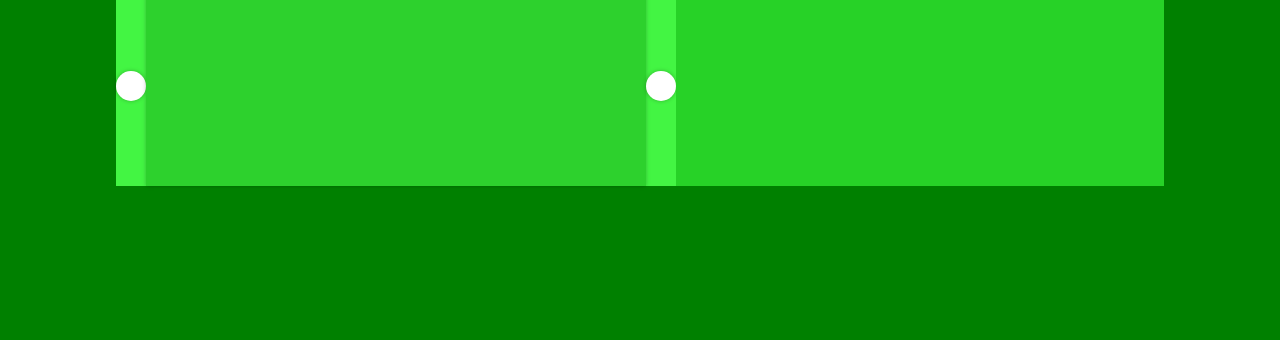
==== commit 61e66153: "contunity of review section" ====
--- a/store/templates/store/aboutus.html
+++ b/store/templates/store/aboutus.html
@@ -371,15 +371,13 @@
         </div>
         <div id="review-section-2-content">
             <div id="review-section-2-review">
-                <i class="fa-solid fa-angle-right"></i>
-                <div id="individual-review-card">
-                    <div></div>
-                    <p></p>
-                    <div></div>
-                <i class="fa-solid fa-angle-right"></i>
-            <div id="review-section-2-img">
-                
-            </div>
+                <div><i class="fa-solid fa-angle-left angle-icon"></i></div>
+                <div class="individual-review-card">
+
+                </div>
+                <div><i class="fa-solid fa-angle-right angle-icon"></i></div>
+            </div>
+            <div id="review-section-2-image"></div>
         </div>
         
     </div>
--- a/store/static/store/css/style.css
+++ b/store/static/store/css/style.css
@@ -1566,16 +1566,48 @@
     width: 100%;
     justify-content: space-between;
 }
+
 #review-section-2-review{
     background-color: rgb(67, 245, 67);
     width: 600px;
 
     display: flex;
-}
-.angle-right{
-    
-}
-#review-section-2-img{
-    background-color: rgb(32, 171, 32);
+    justify-content: space-between;
+    align-items: center;
+}
+.angle-icon{
+    background-color: rgb(223, 223, 223);
+
+    display: flex;
+    width: 30px;
+    height: 30px;
+    padding: 8px 12px 8px 12px;
+    align-items: center;
+
+    border-radius: 15px;
+    background: #FFF;
+    box-shadow: 0 0 4px 0 rgba(0, 0, 0, 0.25);
+}
+.angle-icon i{
+    width: 4.5px;
+    height: 14px;
+    flex-shrink: 0;
+}
+.individual-review-card{
+    display: flex;
+    width: 500px;
+    height: 200px;
+    padding: 20px;
+    flex-direction: column;
+    justify-content: space-between;
+
+    /* background: #FFF; */
+    background-color: rgb(45, 209, 45);
+    box-shadow: 0 0 4px 0 rgba(0, 0, 0, 0.25);
+}
+
+
+#review-section-2-image{
+    background-color: rgb(39, 210, 39);
     width: 550px;
 }
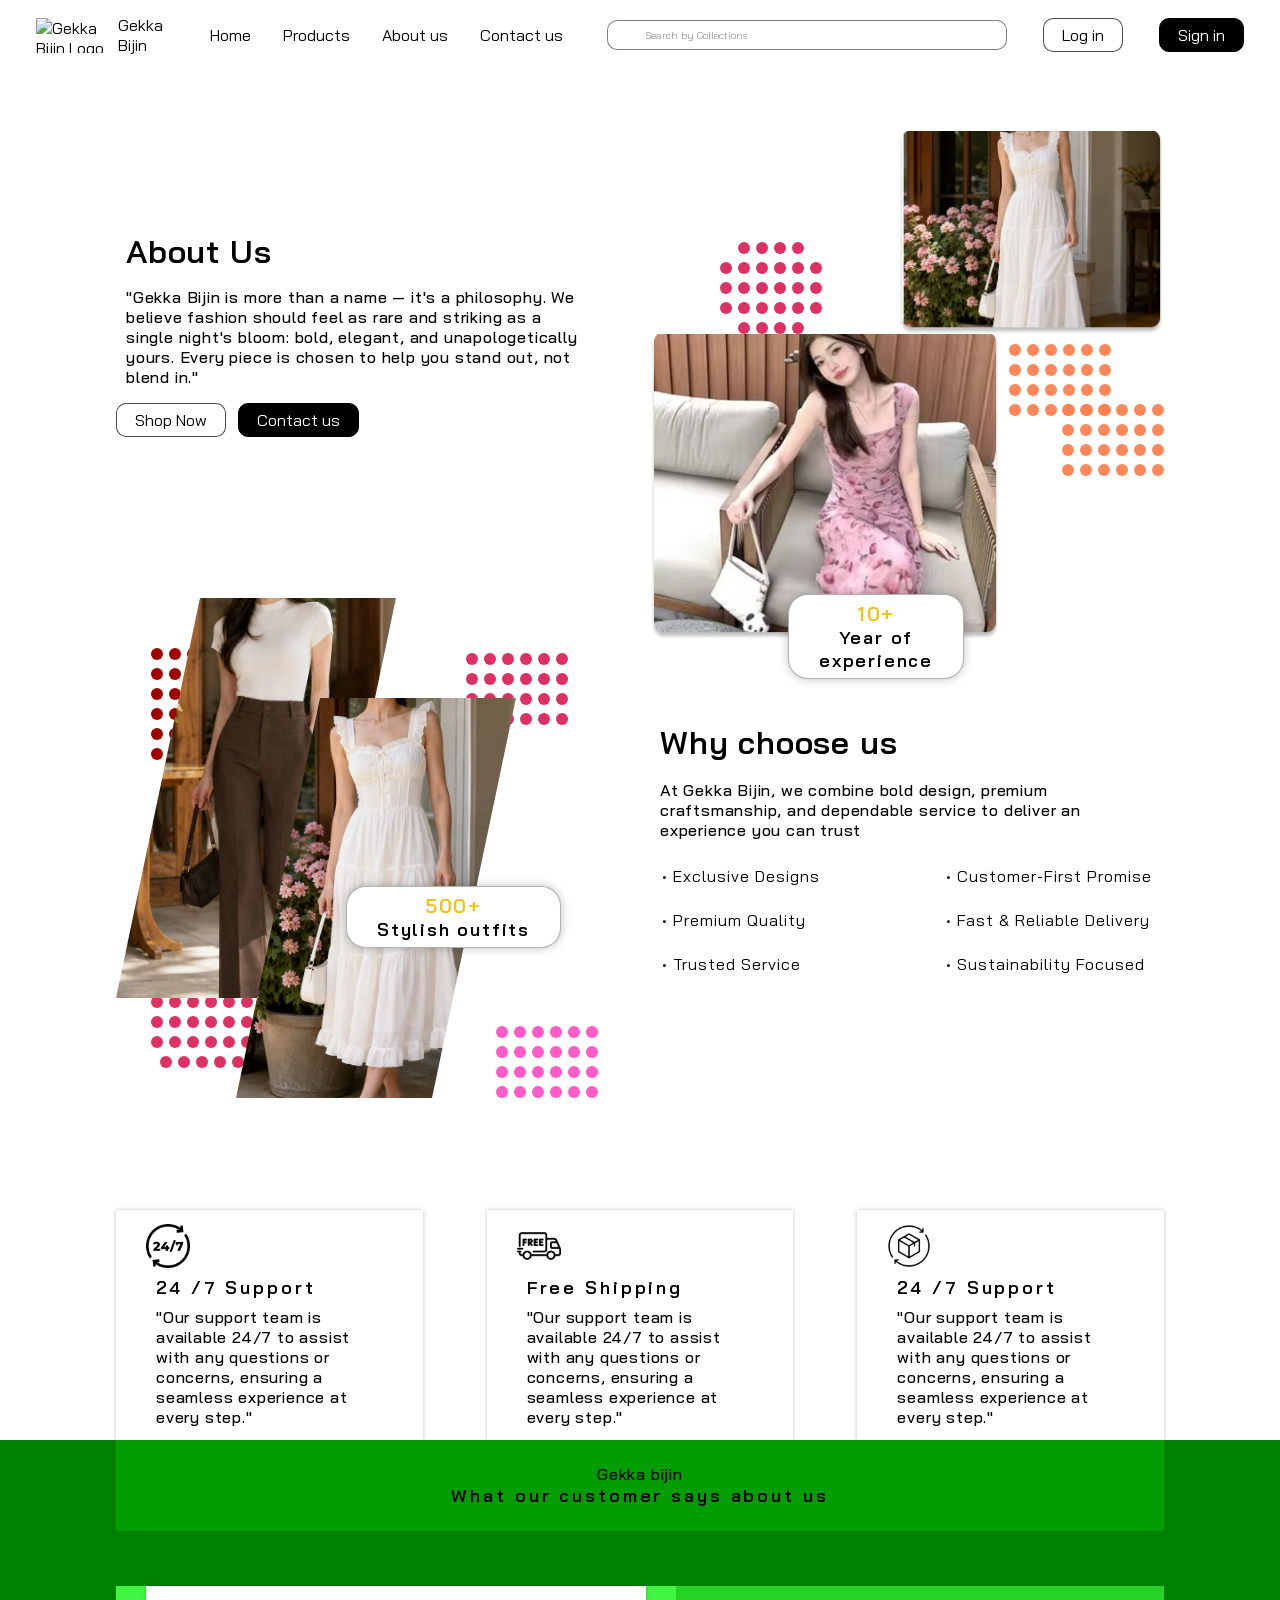
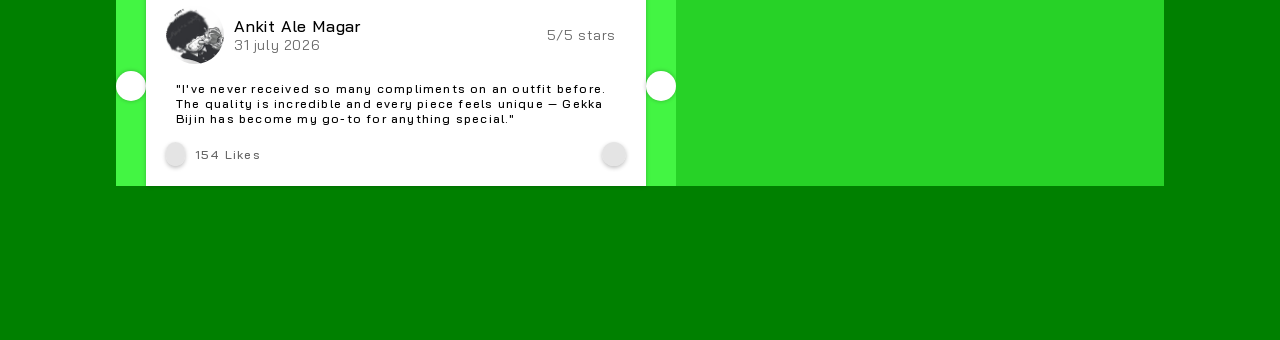
==== commit cb21bf5d: "complution of individual review card section" ====
--- a/store/templates/store/aboutus.html
+++ b/store/templates/store/aboutus.html
@@ -373,7 +373,42 @@
             <div id="review-section-2-review">
                 <div><i class="fa-solid fa-angle-left angle-icon"></i></div>
                 <div class="individual-review-card">
-
+                    <div class="individual-review-card-header">
+                        <div class="individual-review-card-logo">
+                            <img src="../../static/store/images/profile_pic/image 1.png" alt="Not Loading..">
+                            <div>
+                                <p>Ankit Ale Magar</p>
+                                <p class="small-p">31 july  2026</p>
+                            </div>
+                        </div>
+                        <div class="individual-review-card-rating">
+                            <div>
+                               <i class="fa-solid fa-star rating-star"></i>
+                               <i class="fa-solid fa-star rating-star"></i>
+                               <i class="fa-solid fa-star rating-star"></i>
+                               <i class="fa-solid fa-star rating-star"></i>
+                               <i class="fa-solid fa-star rating-star"></i>
+                            </div>
+                            <div>
+                                <p class="rating-value small-p">5/5 stars</p>
+                            </div>
+                            
+                        </div>
+
+                    </div>
+                    <p class="small-small-p">"I've never received so many compliments on an outfit before. The quality is incredible and every piece feels unique — Gekka Bijin has become my go-to for anything special."</p>
+                    <div class="individual-review-card-footer">
+                        <div>
+                            <div class="icon-container">
+                                <i class="fa-regular fa-thumbs-up"></i>
+                            </div>
+                            <p class="l-small-small-p">154 Likes</p>
+                        </div>
+                        <div class="icon-container" >
+                            <i class="fa-solid fa-exclamation"></i>
+                        </div>
+                        
+                    </div>
                 </div>
                 <div><i class="fa-solid fa-angle-right angle-icon"></i></div>
             </div>
--- a/store/static/store/css/style.css
+++ b/store/static/store/css/style.css
@@ -197,8 +197,40 @@
     border-radius: 50%;
 }
 
-
-
+p{
+    font-family: "Bai Jamjuree";
+    font-size: 16px;
+    font-style: normal;
+    font-weight: 500;
+    line-height: normal;
+    letter-spacing: 0.8px;
+}
+.small-p{
+    color: rgba(0, 0, 0, 0.60);
+    font-family: "Bai Jamjuree";
+    font-size: 14px;
+    font-style: normal;
+    font-weight: 400;
+    line-height: normal;
+    letter-spacing: 0.6px;
+}
+.small-small-p{
+    color: #000;
+    font-size: 12px;
+    font-style: normal;
+    font-weight: 500;
+    line-height: normal;
+    letter-spacing: 1.2px;
+}
+.l-small-small-p{
+    color: #000;
+    font-size: 12px;
+    font-style: normal;
+    font-weight: 500;
+    line-height: normal;
+    letter-spacing: 1.2px;
+    opacity: 60%;
+}
 
 #fix-popup-window{
     display: flex;
@@ -1593,6 +1625,7 @@
     height: 14px;
     flex-shrink: 0;
 }
+
 .individual-review-card{
     display: flex;
     width: 500px;
@@ -1601,13 +1634,101 @@
     flex-direction: column;
     justify-content: space-between;
 
-    /* background: #FFF; */
-    background-color: rgb(45, 209, 45);
+    background: #FFF;
     box-shadow: 0 0 4px 0 rgba(0, 0, 0, 0.25);
 }
+.individual-review-card-header{
+    display: flex;
+    flex-direction: row;
+    justify-content: space-between;
+}
+
+.individual-review-card-logo{
+    display: flex;
+    gap: 0px;
+}
+.individual-review-card-logo > img{
+    width: 58px;
+    height: 58px;
+    aspect-ratio: 1/1;
+    border-radius: 50px;
+}
+.individual-review-card-logo > div{
+    align-items: center;
+    display: flex;
+    flex-direction: column;
+    justify-content: center;
+}
+.individual-review-card-rating{
+    display: flex;
+    flex-direction: column;
+    justify-content: center;
+    width: fit-content;
+}
+
+.individual-review-card-rating > div:nth-child(2){
+    display: flex;
+    justify-content: right;
+}
+.individual-review-card-rating > div:nth-child(2) > p{
+    width: fit-content;
+}
+.rating-star{
+    color: rgba(239, 191, 4, 0.94);
+}
+
+.individual-review-card-footer{
+    display: flex;
+    justify-content: center;
+    align-items: center;
+    justify-content: space-between;
+}
+.individual-review-card-footer div:nth-child(1){
+    display: flex;
+    height: 24px;
+}
+.icon-container{
+    display: flex;
+    justify-content: center;
+    align-items: center;
+    /* font-size: 14px; */
+    width: 24px;
+    height: auto;
+    aspect-ratio: 1/1;
+    
+    border-radius: 50px;
+    background: rgba(217, 217, 217, 0.70);
+    box-shadow: 0 2px 4px 0 rgba(0, 0, 0, 0.25);
+}
+.icon-container > i{
+    font-size: 14px;
+}
+
+
 
 
 #review-section-2-image{
     background-color: rgb(39, 210, 39);
     width: 550px;
+}
+
+
+
+
+----------------------------------------------------------------------------------------------------
+.test-c{
+    display: flex;
+    width: 500px;
+    /* flex-direction: column; */
+    justify-content: right;
+}
+.test-s{
+    display: flex;
+    
+}
+
+.test-p{
+    text-align: right;
+    width: fit-content;
+    
 }
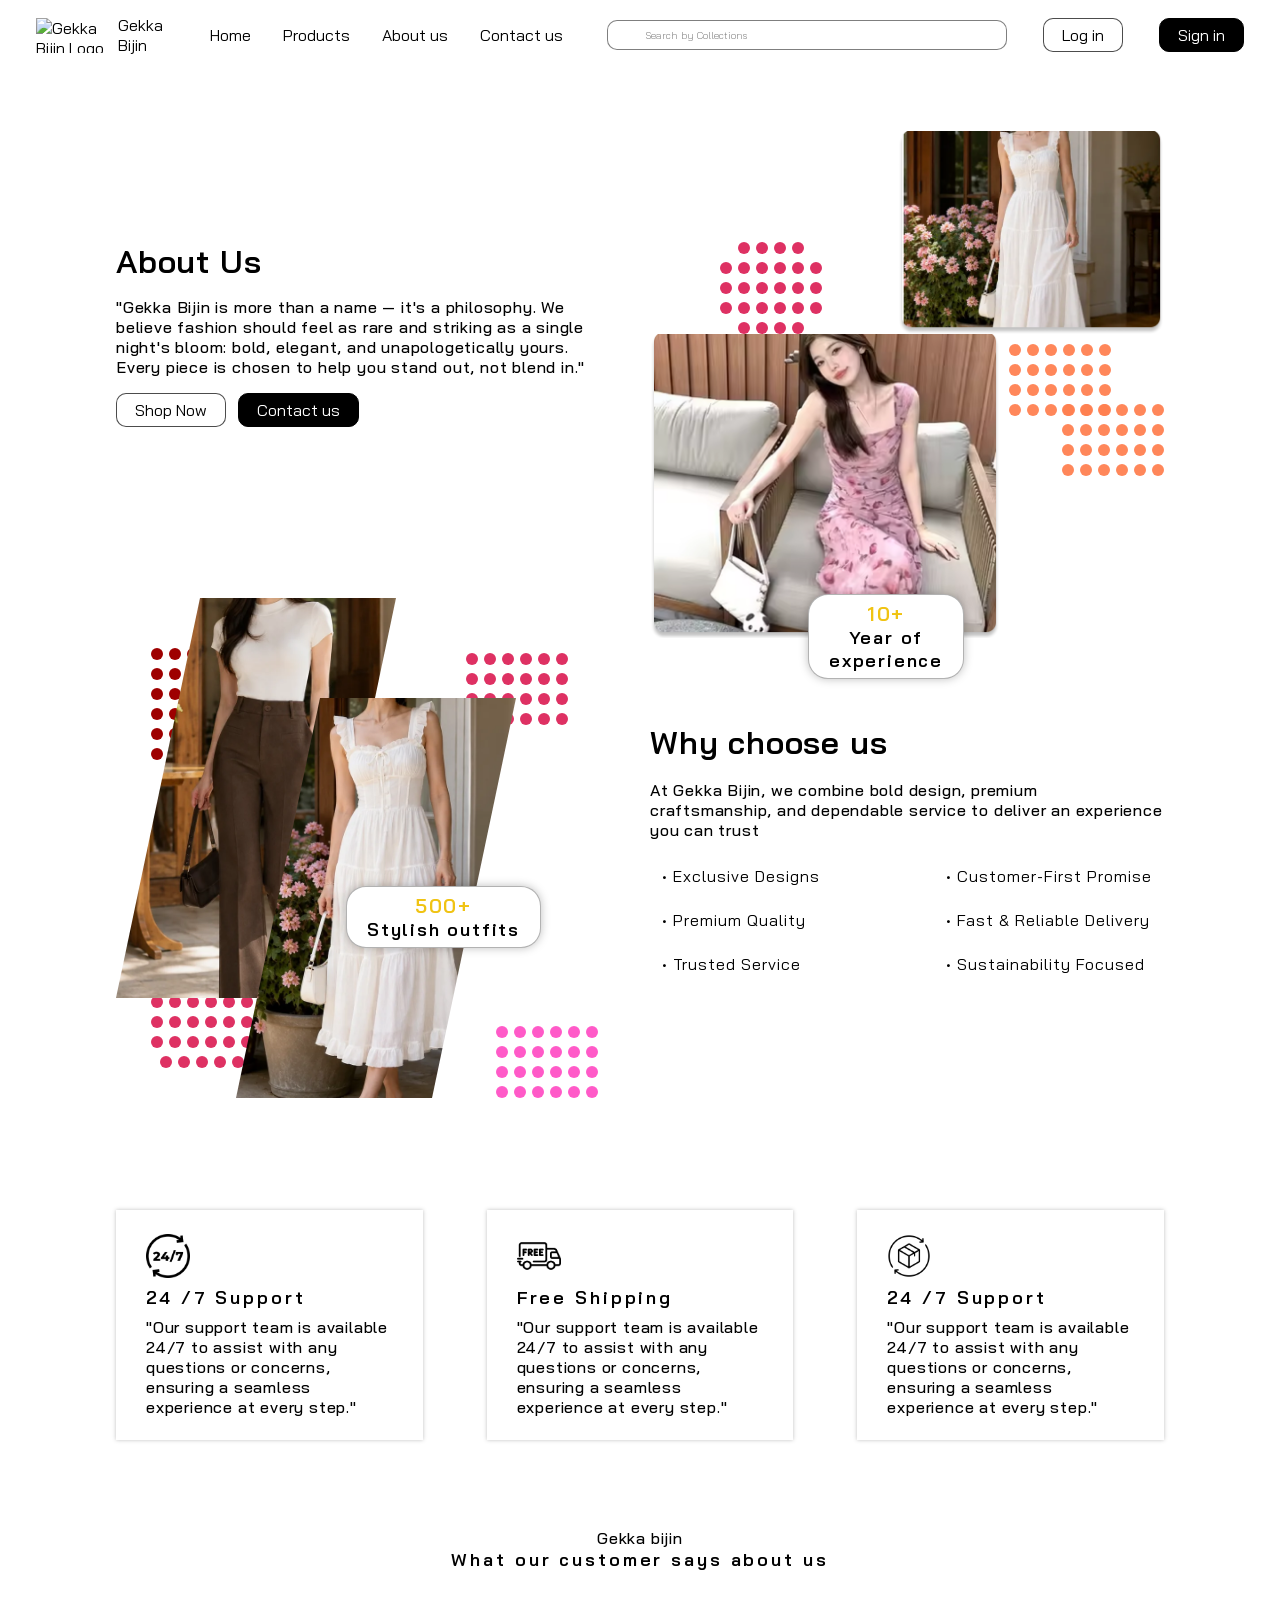
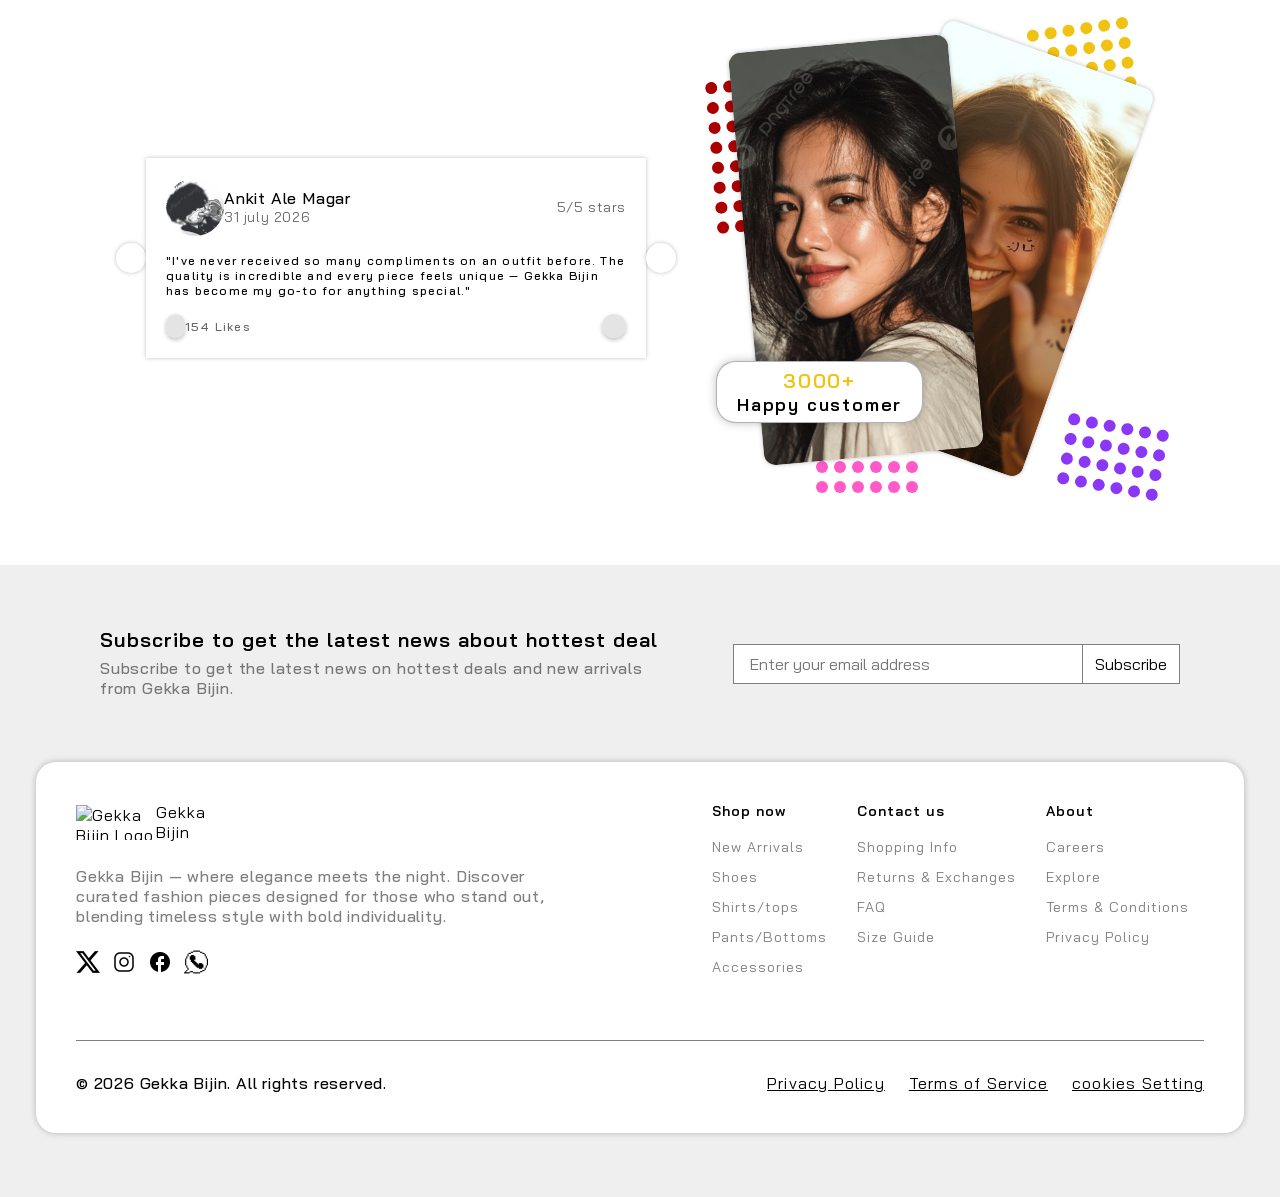
==== commit 75876a01: "complition of static about us page" ====
--- a/store/templates/store/aboutus.html
+++ b/store/templates/store/aboutus.html
@@ -412,9 +412,289 @@
                 </div>
                 <div><i class="fa-solid fa-angle-right angle-icon"></i></div>
             </div>
-            <div id="review-section-2-image"></div>
+            <div id="review-section-2-image">
+                <img src="../../static/store/images/products/img2.jpg" alt="not Loading">
+                <img src="../../static/store/images/products/img1.jpg" alt="not Loading">
+                <div class="dot-pattern">
+                    <div class="dot-row">
+                        <div class="dot"></div>
+                        <div class="dot"></div>
+                        <div class="dot"></div>
+                        <div class="dot"></div>
+                        <div class="dot"></div>
+                        <div class="dot"></div>
+                    </div>
+                    <div class="dot-row">
+                        <div class="dot"></div>
+                        <div class="dot"></div>
+                        <div class="dot"></div>
+                        <div class="dot"></div>
+                        <div class="dot"></div>
+                        <div class="dot"></div>
+                    </div>
+                    <div class="dot-row">
+                        <div class="dot"></div>
+                        <div class="dot"></div>
+                        <div class="dot"></div>
+                        <div class="dot"></div>
+                        <div class="dot"></div>
+                        <div class="dot"></div>
+                    </div>
+                    <div class="dot-row">
+                        <div class="dot"></div>
+                        <div class="dot"></div>
+                        <div class="dot"></div>
+                        <div class="dot"></div>
+                        <div class="dot"></div>
+                        <div class="dot"></div>
+                    </div>
+                    <div class="dot-row">
+                        <div class="dot"></div>
+                        <div class="dot"></div>
+                        <div class="dot"></div>
+                        <div class="dot"></div>
+                        <div class="dot"></div>
+                        <div class="dot"></div>
+                    </div>
+                    <div class="dot-row">
+                        <div class="dot"></div>
+                        <div class="dot"></div>
+                        <div class="dot"></div>
+                        <div class="dot"></div>
+                        <div class="dot"></div>
+                        <div class="dot"></div>
+                    </div>
+                    <div class="dot-row">
+                        <div class="dot"></div>
+                        <div class="dot"></div>
+                        <div class="dot"></div>
+                        <div class="dot"></div>
+                        <div class="dot"></div>
+                        <div class="dot"></div>
+                    </div>
+                    <div class="dot-row">
+                        <div class="dot"></div>
+                        <div class="dot"></div>
+                        <div class="dot"></div>
+                        <div class="dot"></div>
+                        <div class="dot"></div>
+                        <div class="dot"></div>
+                    </div>
+                </div>
+                <div class="dot-pattern">
+                    <div class="dot-row">
+                        <div class="dot"></div>
+                        <div class="dot"></div>
+                        <div class="dot"></div>
+                        <div class="dot"></div>
+                        <div class="dot"></div>
+                        <div class="dot"></div>
+                    </div>
+                    <div class="dot-row">
+                        <div class="dot"></div>
+                        <div class="dot"></div>
+                        <div class="dot"></div>
+                        <div class="dot"></div>
+                        <div class="dot"></div>
+                        <div class="dot"></div>
+                    </div>
+                    <div class="dot-row">
+                        <div class="dot"></div>
+                        <div class="dot"></div>
+                        <div class="dot"></div>
+                        <div class="dot"></div>
+                        <div class="dot"></div>
+                        <div class="dot"></div>
+                    </div>
+                    <div class="dot-row">
+                        <div class="dot"></div>
+                        <div class="dot"></div>
+                        <div class="dot"></div>
+                        <div class="dot"></div>
+                        <div class="dot"></div>
+                        <div class="dot"></div>
+                    </div>
+                    <div class="dot-row">
+                        <div class="dot"></div>
+                        <div class="dot"></div>
+                        <div class="dot"></div>
+                        <div class="dot"></div>
+                        <div class="dot"></div>
+                        <div class="dot"></div>
+                    </div>
+                </div>
+                <div class="dot-pattern">
+                    <div class="dot-row">
+                        <div class="dot"></div>
+                        <div class="dot"></div>
+                        <div class="dot"></div>
+                        <div class="dot"></div>
+                        <div class="dot"></div>
+                        <div class="dot"></div>
+                    </div>
+                    <div class="dot-row">
+                        <div class="dot"></div>
+                        <div class="dot"></div>
+                        <div class="dot"></div>
+                        <div class="dot"></div>
+                        <div class="dot"></div>
+                        <div class="dot"></div>
+                    </div>
+                    <div class="dot-row">
+                        <div class="dot"></div>
+                        <div class="dot"></div>
+                        <div class="dot"></div>
+                        <div class="dot"></div>
+                        <div class="dot"></div>
+                        <div class="dot"></div>
+                    </div>
+                    <div class="dot-row">
+                        <div class="dot"></div>
+                        <div class="dot"></div>
+                        <div class="dot"></div>
+                        <div class="dot"></div>
+                        <div class="dot"></div>
+                        <div class="dot"></div>
+                    </div>
+                    <div class="dot-row">
+                        <div class="dot"></div>
+                        <div class="dot"></div>
+                        <div class="dot"></div>
+                        <div class="dot"></div>
+                        <div class="dot"></div>
+                        <div class="dot"></div>
+                    </div>
+                </div>
+                <div class="dot-pattern">
+                    <div class="dot-row">
+                        <div class="dot"></div>
+                        <div class="dot"></div>
+                        <div class="dot"></div>
+                        <div class="dot"></div>
+                        <div class="dot"></div>
+                        <div class="dot"></div>
+                    </div>
+                    <div class="dot-row">
+                        <div class="dot"></div>
+                        <div class="dot"></div>
+                        <div class="dot"></div>
+                        <div class="dot"></div>
+                        <div class="dot"></div>
+                        <div class="dot"></div>
+                    </div>
+                    <div class="dot-row">
+                        <div class="dot"></div>
+                        <div class="dot"></div>
+                        <div class="dot"></div>
+                        <div class="dot"></div>
+                        <div class="dot"></div>
+                        <div class="dot"></div>
+                    </div>
+                    <div class="dot-row">
+                        <div class="dot"></div>
+                        <div class="dot"></div>
+                        <div class="dot"></div>
+                        <div class="dot"></div>
+                        <div class="dot"></div>
+                        <div class="dot"></div>
+                    </div>
+                </div>
+                <div class="information-board">
+                    <p>3000+</p>
+                    <p>Happy customer</p>
+                </div>
+            </div>
         </div>
         
     </div>
+
+    <!-- footer section -->
+     <footer>
+        <div class="footer-email-section">
+            <div class="footer-email-detail-container">
+                <p class="semi-3-title">Subscribe to get the latest news about hottest deal</p>
+                <p class="low-paragraph">Subscribe to get the latest news on hottest deals and new arrivals from Gekka Bijin.</p>
+            </div>
+            <div class="input-email-button-container">
+                <input type="email" placeholder="Enter your email address">
+                <button>Subscribe</button>
+            </div>
+        </div>
+        <div class="footer-card-section">
+            <div class="footer-card-detail-section">
+                <div class="footer-card-detail-1st-section">
+                    <!-- logo contaienr -->
+                    <div class="logo-image">
+                        <img src="../../static/store/images/logo.png" alt="Gekka Bijin Logo">
+                        <div for="logo">Gekka Bijin</div>
+                    </div>
+                    <!-- descirption section -->
+                     <p class="low-paragraph">Gekka Bijin — where elegance meets the night. Discover curated fashion pieces designed for those who stand out, blending timeless style with bold individuality.</p>
+                    <!-- socail media icon section -->
+                    <div class="social-icon-container">
+                        <a href="#" >
+                            <img src="../../static/store/images/social-icon/Component 2.png" alt="Twiter Icon">
+                        </a>
+                        <a href="#" >
+                             <img src="../../static/store/images/social-icon/Component 3.png" alt="Instagram Icon">
+                        </a>
+                        <a href="#" >
+                            <img src="../../static/store/images/social-icon/Component 4.png" alt="Facebook Icon">
+                        </a>
+                        <a href="#" >
+                            <img src="../../static/store/images/social-icon/Component 5.png" alt="Whatapp Icon">
+                        </a>
+                    </div>
+                     
+                </div>
+
+                <div class="footer-card-detail-2nd-section">
+                    <div class="footer-card-detail-2st-section-1st-column">
+                        <a class="link" href="">Shop now</a>
+                        <div>
+                            <a class="sub-link" href="">New Arrivals</a>
+                            <a class="sub-link" href="">Shoes</a>
+                            <a class="sub-link" href="">Shirts/tops</a>
+                            <a class="sub-link" href="">Pants/Bottoms</a>
+                            <a class="sub-link" href="">Accessories</a>
+                        </div>
+                        
+                    </div>
+                    <div class="footer-card-detail-2st-section-2st-column">
+                        <a class="link" href="">Contact us</a>
+                        <div>
+                            <a class="sub-link" href="">Shopping Info</a>
+                            <a class="sub-link" href="">Returns & Exchanges</a>
+                            <a class="sub-link" href="">FAQ</a>
+                            <a class="sub-link" href="">Size Guide</a>
+                        </div>
+                        
+                    </div>
+                    <div class="footer-card-detail-2st-section-3st-column">
+                        <a class="link" href="">About</a>
+                        <div>
+                            <a class="sub-link" href="">Careers</a>
+                            <a class="sub-link" href="">Explore</a>
+                            <a class="sub-link" href="">Terms & Conditions</a>
+                            <a class="sub-link" href="">Privacy Policy</a>
+                        </div>
+                        
+                        
+                    </div>
+                </div>
+            </div>
+            <div class="footer-copyright-and-links">
+                <p>© 2026 Gekka Bijin. All rights reserved.</p>
+                <div class="footer-privacy-term-cookies-container">
+                    <a href="#">Privacy Policy</a>
+                    <a href="#">Terms of Service</a>
+                    <a href="#">cookies Setting</a>
+                </div>
+                
+
+            </div>
+
+        </div>
+     </footer>
 </body>
 </html>
--- a/store/static/store/css/style.css
+++ b/store/static/store/css/style.css
@@ -170,6 +170,7 @@
 }
 
 .dot-pattern {
+    /* position: absolute; */
     display: flex;
     flex-direction: column;
     gap: 8px;
@@ -768,11 +769,9 @@
 
 .individual-variety-container > div,p{
     display: flex;
-    padding: 0 10px;
     align-items: center;
     gap: 16px;
     width: 100%;
-    padding: 0px 10px;
     gap: 32px;
 }
 
@@ -1576,15 +1575,12 @@
 #review-section{
     width: 100%;
     padding: 0px 116px;
-    height: 500px;
-    display: flex;
-    flex-direction: column;
-    gap: 55px;
-
-    background-color: green;
+    display: flex;
+    flex-direction: column;
+    gap: 28px;
+    margin-top: 64px;
 }
 #review-section-1-header{
-    background-color: rgb(1, 157, 1);
     padding: 24px 0px;
     gap: 4px;
 }
@@ -1597,10 +1593,10 @@
     flex-direction: row;
     width: 100%;
     justify-content: space-between;
+    /* gap: 28px; */
 }
 
 #review-section-2-review{
-    background-color: rgb(67, 245, 67);
     width: 600px;
 
     display: flex;
@@ -1703,16 +1699,90 @@
 .icon-container > i{
     font-size: 14px;
 }
-
-
-
-
 #review-section-2-image{
-    background-color: rgb(39, 210, 39);
     width: 550px;
-}
-
-
+    height: 470px;
+    position: relative;
+    width: 550px;
+}
+
+#review-section-2-image > img:nth-child(1){
+    position: absolute;
+    width: 220.161px;
+    height: 414.061px;
+    transform: rotate(-5.143deg);
+    aspect-ratio: 42/79;
+    top: 20px;
+    left: 70px;
+    z-index: 1000;
+
+
+    border-radius: 12px;
+    background: url(<path-to-image>) lightgray 50% / cover no-repeat;
+    box-shadow: 0 0 4px 0 rgba(0, 0, 0, 0.25);
+}
+#review-section-2-image > img:nth-child(2){
+    position: absolute;
+    width: 222.123px;
+    height: 410.84px;
+    transform: rotate(19.482deg);
+    aspect-ratio: 113/209;
+    top: 20px;
+    right: 70px;
+    z-index: 999;
+
+    border-radius: 12px;
+    background: url(<path-to-image>) lightgray 50% / cover no-repeat;
+    box-shadow: 0 0 4px 0 rgba(0, 0, 0, 0.25);
+}
+#review-section-2-image > div:nth-child(3){
+    position: absolute;
+    top: 55px;
+    left: 35px;
+    transform: rotate(-4.866deg);
+}
+#review-section-2-image > div:nth-child(3) > div > div{
+    background-color: #A00;;
+}
+#review-section-2-image > div:nth-child(4){
+    position: absolute;
+    bottom: 0px;
+    left: 140px;
+}
+#review-section-2-image > div:nth-child(4) > div > div{
+    background-color: rgba(255, 80, 197, 0.94);;
+}
+#review-section-2-image > div:nth-child(4){
+    position: absolute;
+    bottom: 0px;
+    left: 140px;
+}
+#review-section-2-image > div:nth-child(4) > div > div{
+    background-color: rgba(255, 80, 197, 0.94);;
+}
+#review-section-2-image > div:nth-child(5){
+    position: absolute;
+    top: 0px;
+    right: 30px;
+    transform: rotate(-8.02deg);
+}
+#review-section-2-image > div:nth-child(5) > div > div{
+    background-color: rgba(239, 191, 4, 0.94);
+}
+#review-section-2-image > div:nth-child(6){
+    position: absolute;
+    bottom: 0px;
+    right: 0px;
+    transform: rotate(10.509deg);
+}
+#review-section-2-image > div:nth-child(6) > div > div{
+    background-color: #8A38F5;
+}
+#review-section-2-image > div:nth-child(7){
+    position: absolute;
+    bottom: 70px;
+    left: 40px;
+}
 
 
 ----------------------------------------------------------------------------------------------------
@@ -1726,9 +1796,7 @@
     display: flex;
     
 }
-
 .test-p{
     text-align: right;
     width: fit-content;
-    
 }
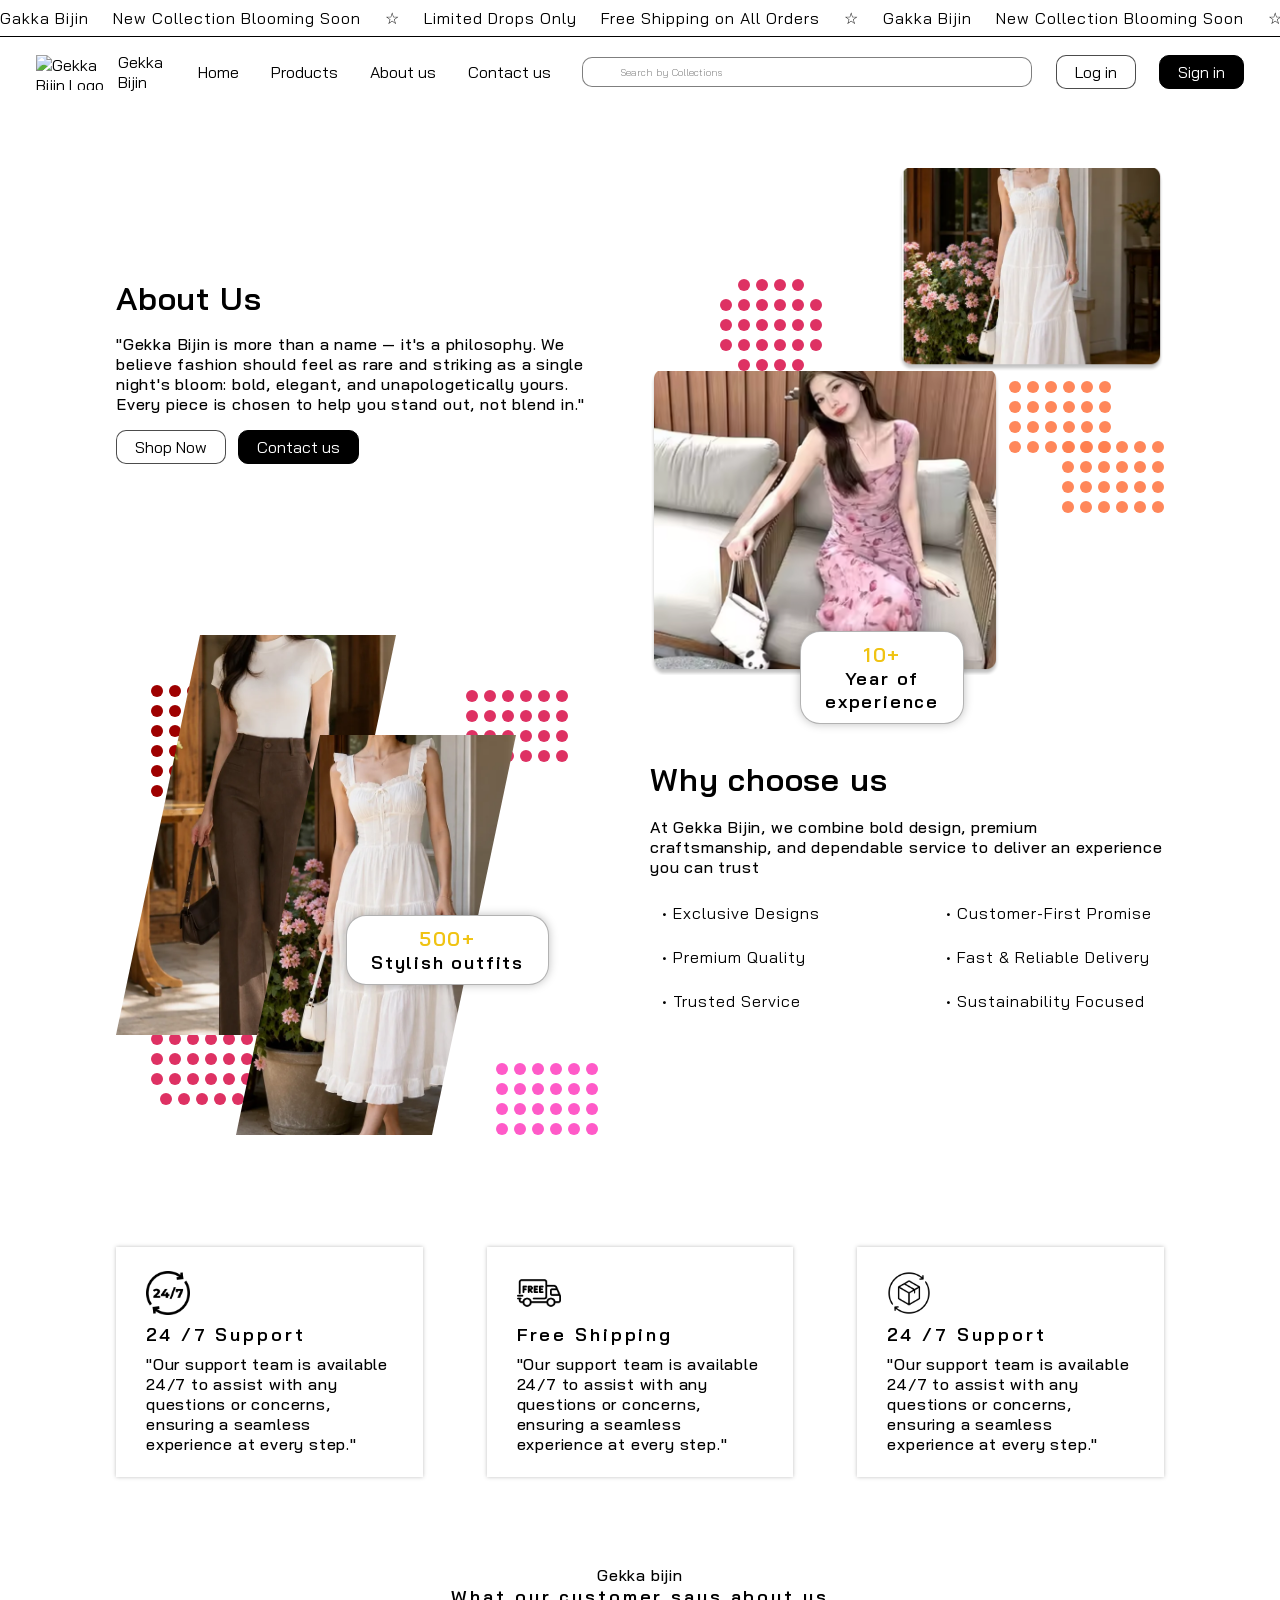
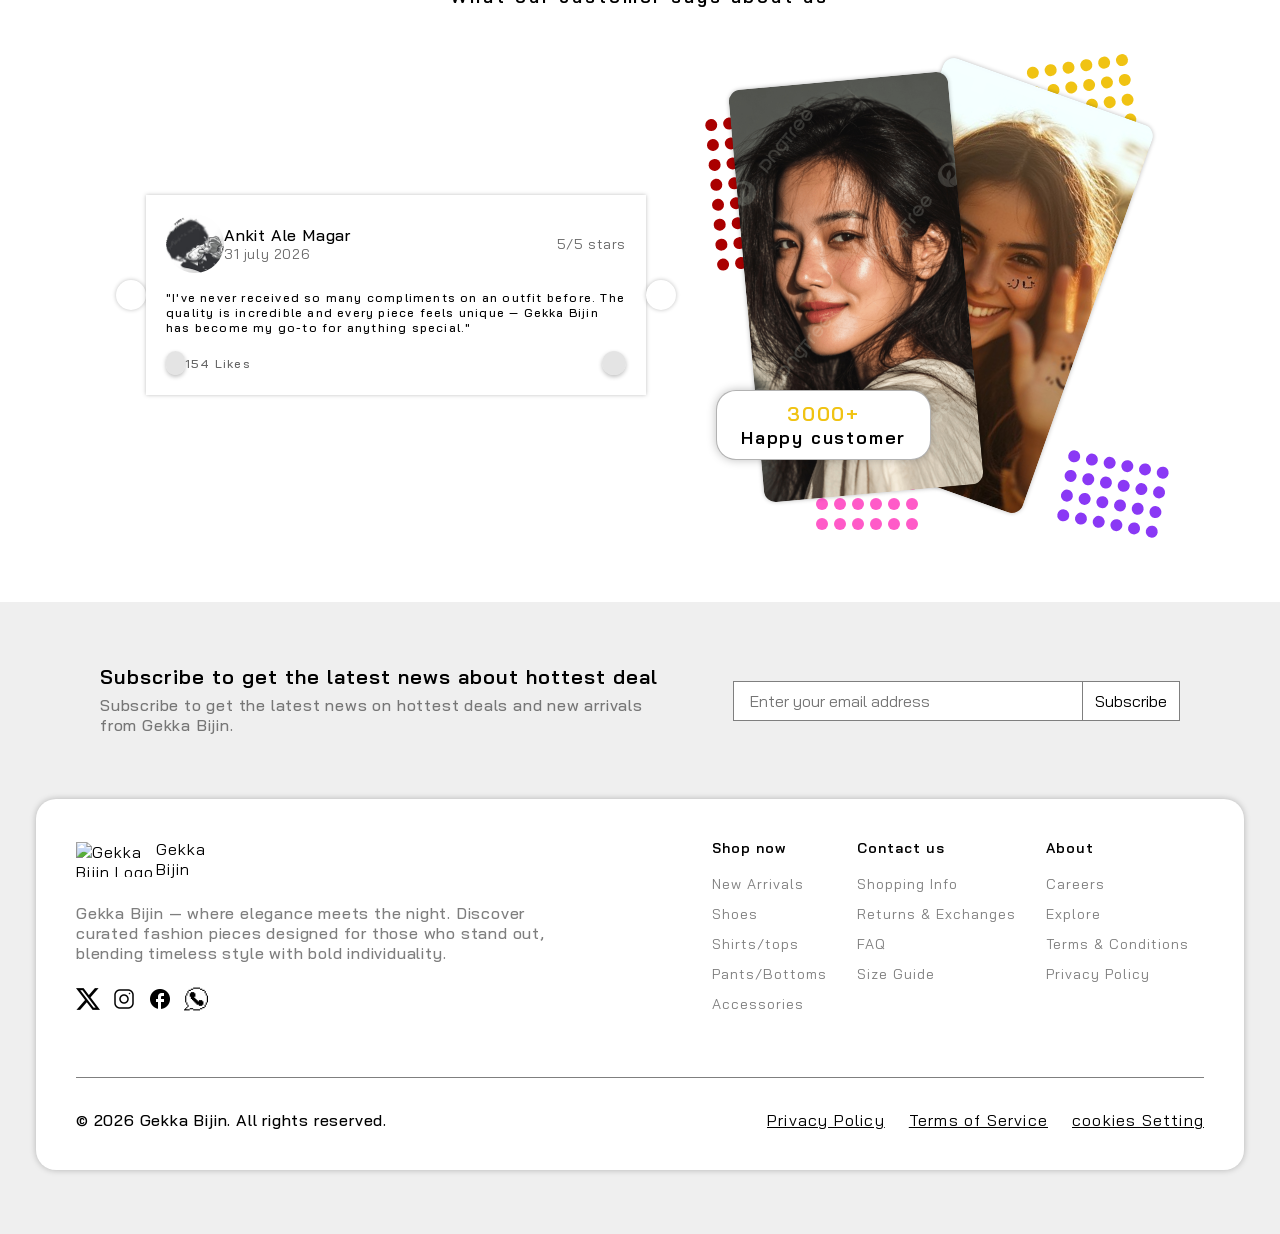
==== commit cb09a836: "complition of static about us page" ====
--- a/store/templates/store/aboutus.html
+++ b/store/templates/store/aboutus.html
@@ -8,6 +8,51 @@
     <link rel="stylesheet" href="../../static/store/css/style.css">
 </head>
 <body>
+
+    <!-- marquee section -->
+    <div class="marquee-indiviudal-content-container">
+        <ul>
+            <li>Gakka Bijin</li>
+            <li>New Collection Blooming Soon</li>
+            <li>☆</li>
+            <li>Limited Drops Only</li>
+            <li>Free Shipping on All Orders</li>
+            <li>☆</li>
+        </ul>
+        <ul>
+            <li>Gakka Bijin</li>
+            <li>New Collection Blooming Soon</li>
+            <li>☆</li>
+            <li>Limited Drops Only</li>
+            <li>Free Shipping on All Orders</li>
+            <li>☆</li>
+        </ul>
+        <ul>
+            <li>Gakka Bijin</li>
+            <li>New Collection Blooming Soon</li>
+            <li>☆</li>
+            <li>Limited Drops Only</li>
+            <li>Free Shipping on All Orders</li>
+            <li>☆</li>
+        </ul>
+        <ul>
+            <li>Gakka Bijin</li>
+            <li>New Collection Blooming Soon</li>
+            <li>☆</li>
+            <li>Limited Drops Only</li>
+            <li>Free Shipping on All Orders</li>
+            <li>☆</li>
+        </ul>
+        <ul>
+            <li>Gakka Bijin</li>
+            <li>New Collection Blooming Soon</li>
+            <li>☆</li>
+            <li>Limited Drops Only</li>
+            <li>Free Shipping on All Orders</li>
+            <li>☆</li>
+        </ul>
+        
+    </div>
      <!-- navitaion section -->
      <nav>
             <div id="navigation-container">
--- a/store/static/store/css/style.css
+++ b/store/static/store/css/style.css
@@ -94,6 +94,7 @@
     padding: 8px 18px;
     border-radius: 10px;
     text-align: center;
+    text-decoration: none;
     justify-content: center;
     align-items: center;
     gap: 10px;
@@ -113,6 +114,7 @@
     text-align: center;
     justify-content: center;
     align-items: center;
+    text-decoration: none;
     gap: 10px;
     line-height: 1;
 
@@ -139,7 +141,7 @@
     color: black;
     display: flex;
     flex-direction: column;
-    padding: 6px 20px;
+    padding: 10px 24px;
     width: fit-content;
     height: fit-content;
     justify-content: center;
@@ -232,6 +234,27 @@
     letter-spacing: 1.2px;
     opacity: 60%;
 }
+.super-h1{
+    font-size: 64px;
+    font-style: normal;
+    font-weight: 700;
+    line-height: normal;
+    letter-spacing: 7.04px;
+}
+h3{
+    font-size: 20px;
+    font-style: normal;
+    font-weight: 500;
+    line-height: normal;
+}
+.l-h3{
+    color: rgba(0, 0, 0, 0.60);
+    font-size: 20px;
+    font-style: normal;
+    font-weight: 500;
+    line-height: normal;
+}
+
 
 #fix-popup-window{
     display: flex;
@@ -345,7 +368,7 @@
     display: flex;
     align-items: center;
     justify-content: space-between;
-    gap: 8px;
+    /* gap: 8px; */
 }
 
 /* logo section */
@@ -399,7 +422,7 @@
 
 /* search bar section */
 #search-bar-container{
-    width: 400px;
+    width: 450px;
     height: 30px;
     display: flex;
     padding: 8px 16px;
@@ -1785,6 +1808,36 @@
 }
 
 
+#contact-us-hero-section{
+    display: flex;
+    flex-direction: row;
+    gap: auto;
+    justify-content: center;
+    align-items: center;
+    padding: 0px 116px;
+
+    background-color: green;
+    height: 500px;
+}
+#contact-us-hero-content{
+    display: flex;
+    flex-direction: column;
+    gap: 18px;
+    justify-content: center;
+}
+
+#contact-us-hero-content > div{
+    display: flex;
+    flex-direction: row;
+    gap: 14px;
+}
+#contact-us-hero-section > img{
+    height: 280px;
+    width: 280px;
+    flex: 1 0 0;
+    /* aspect-ratio: 1/1; */
+}
+
 ----------------------------------------------------------------------------------------------------
 .test-c{
     display: flex;
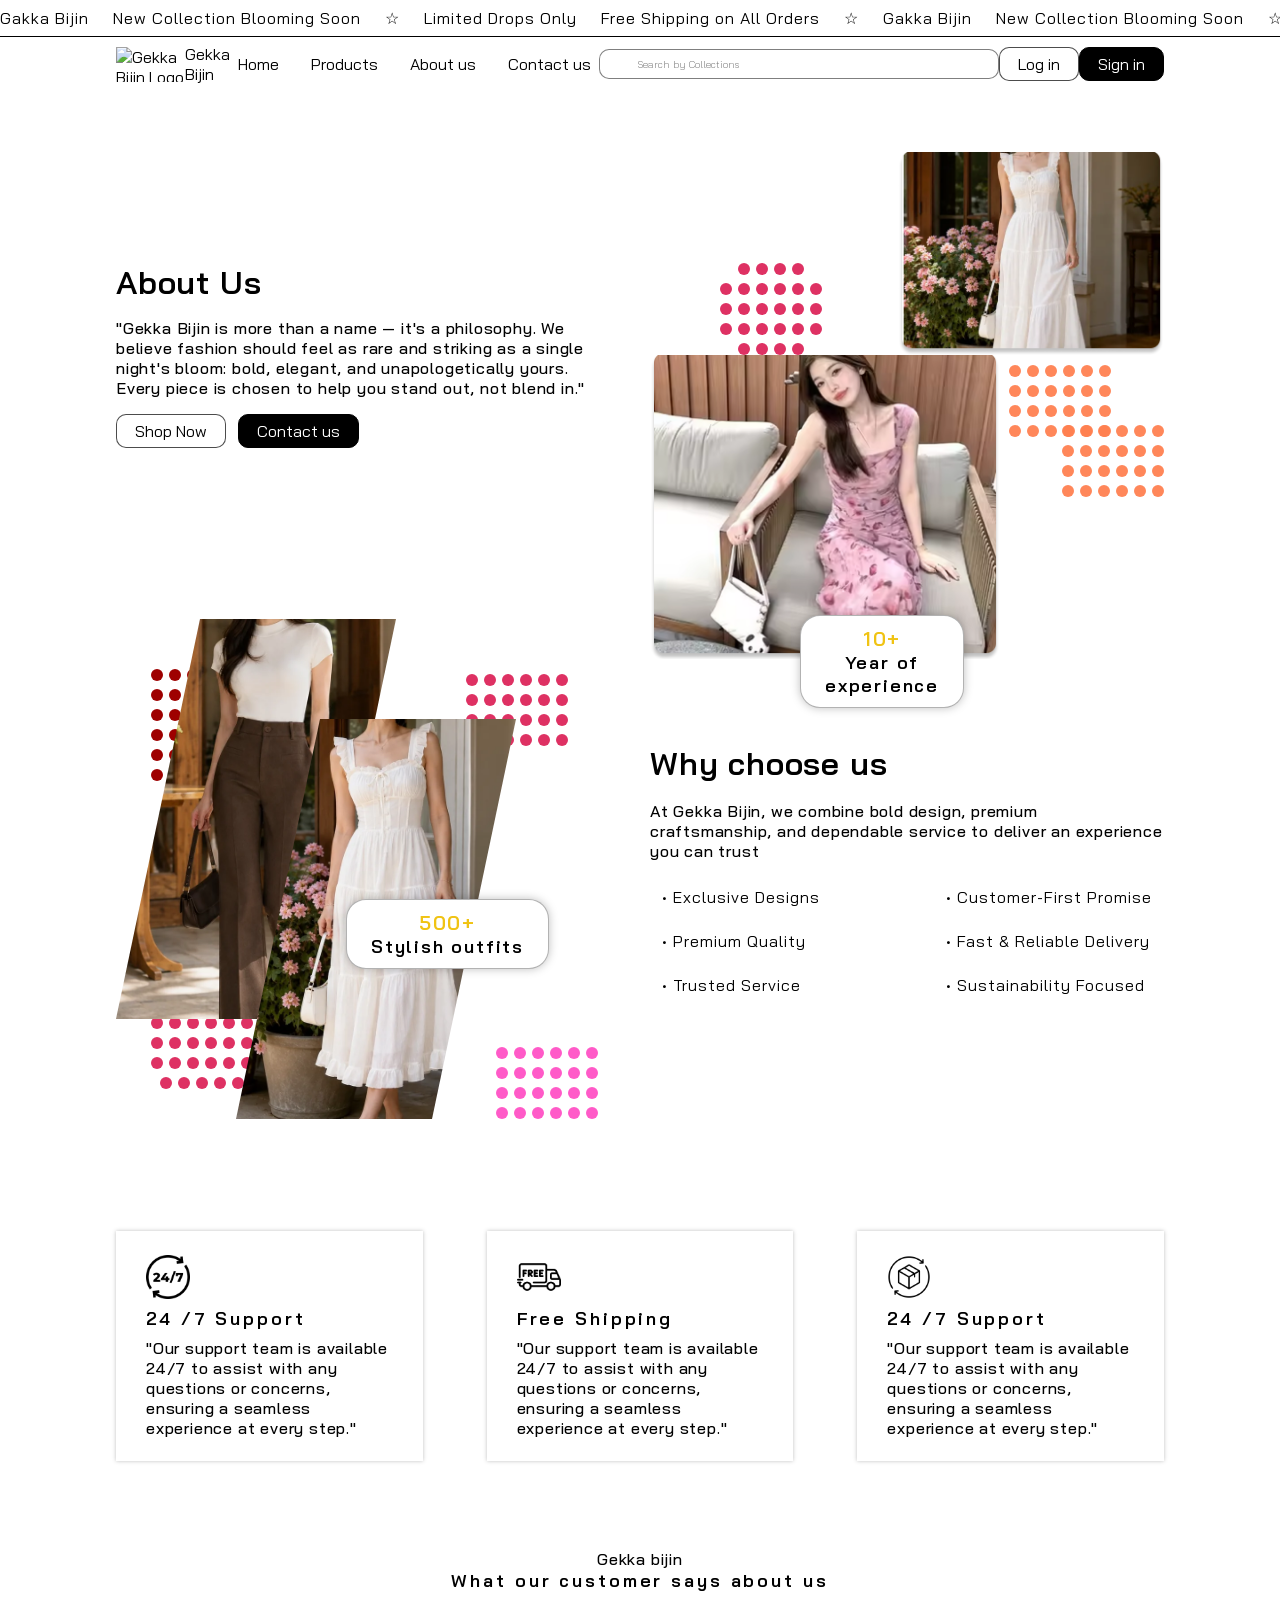
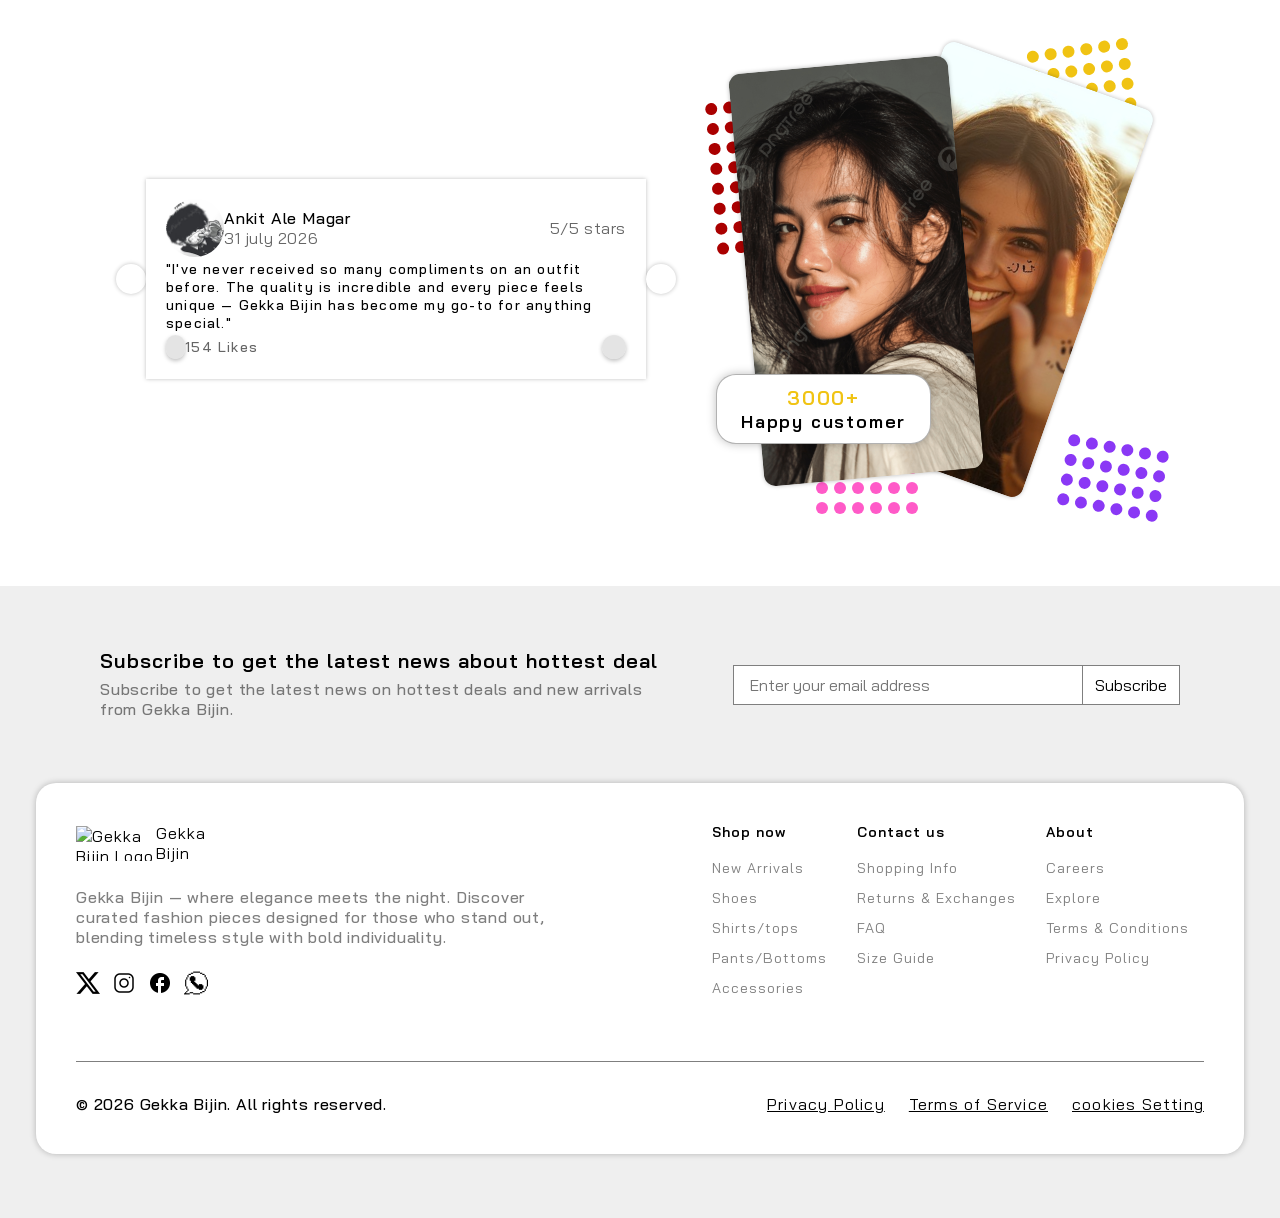
==== commit 923ab040: "few chagne on nav bar" ====
--- a/store/templates/store/aboutus.html
+++ b/store/templates/store/aboutus.html
@@ -53,37 +53,34 @@
         </ul>
         
     </div>
-     <!-- navitaion section -->
-     <nav>
-            <div id="navigation-container">
-                <!-- logo sec ≠tion for navigation bar -->
-                <div class="logo-image">
-                    <img src="../../static/store/images/logo.png" alt="Gekka Bijin Logo">
-                    <div for="logo">Gekka Bijin</div>
-                </div>
-
-                <!-- navigation links section for navigation bar -->
-                <ul class="nav-links">
-                    <li><a class="borderless-button" href="index.html">Home</a></li>
-                    <li><a class="borderless-button" href="product.html">Products</a></li>
-                    <li><a class="borderless-button" href="../../templates/store/aboutus.html">About us</a></li>
-                    <li><a class="borderless-button" href="../../templates/store/contactus.html">Contact us</a></li>
-                </ul>
-
-                <!-- search bar section for navigation bar -->
-                <div id="search-bar-container">
-                    <i class="fa-solid fa-magnifying-glass search-icon"></i>
-                    <input ghe=type="text" placeholder="Search by Collections" id="search-bar">
-                </div>
-                
-                <!-- end of search bar section for navigation bar -->
-                
-                <!-- navitation login and sign in button -->
-                <button class="white-button">Log in</button>
-                <button class="black-button">Sign in</button>
-            </div>
+    <!-- navitaion section -->
+    <nav id="navigation-container">
+            <!-- logo sec ≠tion for navigation bar -->
+            <div class="logo-image">
+                <img src="../../static/store/images/logo.png" alt="Gekka Bijin Logo">
+                <div for="logo">Gekka Bijin</div>
+            </div>
+
+            <!-- navigation links section for navigation bar -->
+            <ul class="nav-links">
+                <li><a class="borderless-button" href="index.html">Home</a></li>
+                <li><a class="borderless-button" href="product.html">Products</a></li>
+                <li><a class="borderless-button" href="../../templates/store/aboutus.html">About us</a></li>
+                <li><a class="borderless-button" href="../../templates/store/contactus.html">Contact us</a></li>
+            </ul>
+
+            <!-- search bar section for navigation bar -->
+            <div id="search-bar-container">
+                <i class="fa-solid fa-magnifying-glass search-icon"></i>
+                <input ghe=type="text" placeholder="Search by Collections" id="search-bar">
+            </div>
+            
+            <!-- end of search bar section for navigation bar -->
+            
+            <!-- navitation login and sign in button -->
+            <button class="white-button">Log in</button>
+            <button class="black-button">Sign in</button>
     </nav>
-
     <!-- about us hero section -->
      <div id="about-us-hero-section">
         <div class="about-us-hero-section-1">
--- a/store/static/store/css/style.css
+++ b/store/static/store/css/style.css
@@ -211,7 +211,7 @@
 .small-p{
     color: rgba(0, 0, 0, 0.60);
     font-family: "Bai Jamjuree";
-    font-size: 14px;
+    font-size: 16px;
     font-style: normal;
     font-weight: 400;
     line-height: normal;
@@ -219,7 +219,7 @@
 }
 .small-small-p{
     color: #000;
-    font-size: 12px;
+    font-size: 14px;
     font-style: normal;
     font-weight: 500;
     line-height: normal;
@@ -227,7 +227,7 @@
 }
 .l-small-small-p{
     color: #000;
-    font-size: 12px;
+    font-size: 14px;
     font-style: normal;
     font-weight: 500;
     line-height: normal;
@@ -363,7 +363,8 @@
 #navigation-container{
     font-size: 14px;
     font-weight: 500;
-    width: 1208px;
+    width: 100%;
+    padding: 0px 116px;
     height: 54px;
     display: flex;
     align-items: center;
@@ -1812,17 +1813,16 @@
     display: flex;
     flex-direction: row;
     gap: auto;
-    justify-content: center;
+    justify-content: space-between;
     align-items: center;
     padding: 0px 116px;
 
-    background-color: green;
     height: 500px;
 }
 #contact-us-hero-content{
     display: flex;
     flex-direction: column;
-    gap: 18px;
+    gap: 14px;
     justify-content: center;
 }
 
@@ -1830,13 +1830,113 @@
     display: flex;
     flex-direction: row;
     gap: 14px;
+    padding-top: 8px;
 }
 #contact-us-hero-section > img{
     height: 280px;
     width: 280px;
-    flex: 1 0 0;
+    /* flex: 1 0 0; */
     /* aspect-ratio: 1/1; */
 }
+
+#contact-us-form-section{
+    display: flex;
+    width: 100%;
+    padding: 64px 116px;
+    align-items: flex-start;
+    /* justify-content: center; */
+    gap: 32px;
+}
+#form-section-content{
+    flex: 1 1 50%;
+    display: flex;
+    flex-direction: column;
+    gap: 32px;
+}
+.form-section-contact-detail{
+    display: flex;
+    flex-direction: column;
+    gap: 12px;
+}
+.form-section-contact-card{
+    display: flex;
+    flex-direction: column;
+    gap: 30px;
+}
+.individual-form-contact-card{
+    display: flex;
+    flex-direction: row;
+    justify-content: left;
+    align-items: center;
+    gap: 16px;
+}
+.individual-form-contact-card > i{
+    font-size: 28px;
+    opacity: 80%;
+    width: 54px;
+    height: 54px;
+    aspect-ratio: 1/1;
+    display: flex;
+    justify-content: center;
+    align-items: center;
+    /* text-align: center; */
+
+    border-radius: 50px;
+    background: rgba(217, 217, 217, 0.70);
+    box-shadow: 0 2px 4px 0 rgba(0, 0, 0, 0.25);
+}
+.individual-form-contact-card-window{
+    display: flex;
+    flex-direction: column;
+    gap: 4px;
+}
+#form-section-input{
+    flex: 1 0 50%;
+    display: flex;
+    gap: 24px;
+    flex-direction: column;
+    justify-content: space-between;
+    height: stretch;
+}
+#form-section-input > div:nth-child(2){
+    display: flex;
+    flex-direction: row;
+    gap: 8px;
+}
+#form-section-input > div:nth-child(2) > input{
+    flex: 1;
+}
+#form-section-input > input, #form-section-input > div:nth-child(2) input{
+    display: flex;
+    /* flex: 1; */
+    height: 45px;
+    padding: 8px 16px;
+    justify-content: center;
+    align-items: center;
+    flex-shrink: 0;
+    align-self: stretch;
+
+    border-radius: 6px;
+    border: 1px solid rgba(0, 0, 0, 0.30);
+    box-shadow: 0 0 2px 0 rgba(0, 0, 0, 0.25);
+}
+#form-section-input > textarea:nth-child(4) {
+    resize: vertical; /* Allows users to resize it if needed */
+    padding: 12px;     /* Gives it breathing room from the top-left */
+    font-family: inherit;
+
+    border-radius: 6px;
+    border: 1px solid rgba(0, 0, 0, 0.30);
+    box-shadow: 0 0 2px 0 rgba(0, 0, 0, 0.25);
+}
+
+#subscriptionlesss-footer{
+    width: 100%;
+    display: flex;
+    justify-content: center;
+    padding-top: 64px;
+}
+
 
 ----------------------------------------------------------------------------------------------------
 .test-c{
